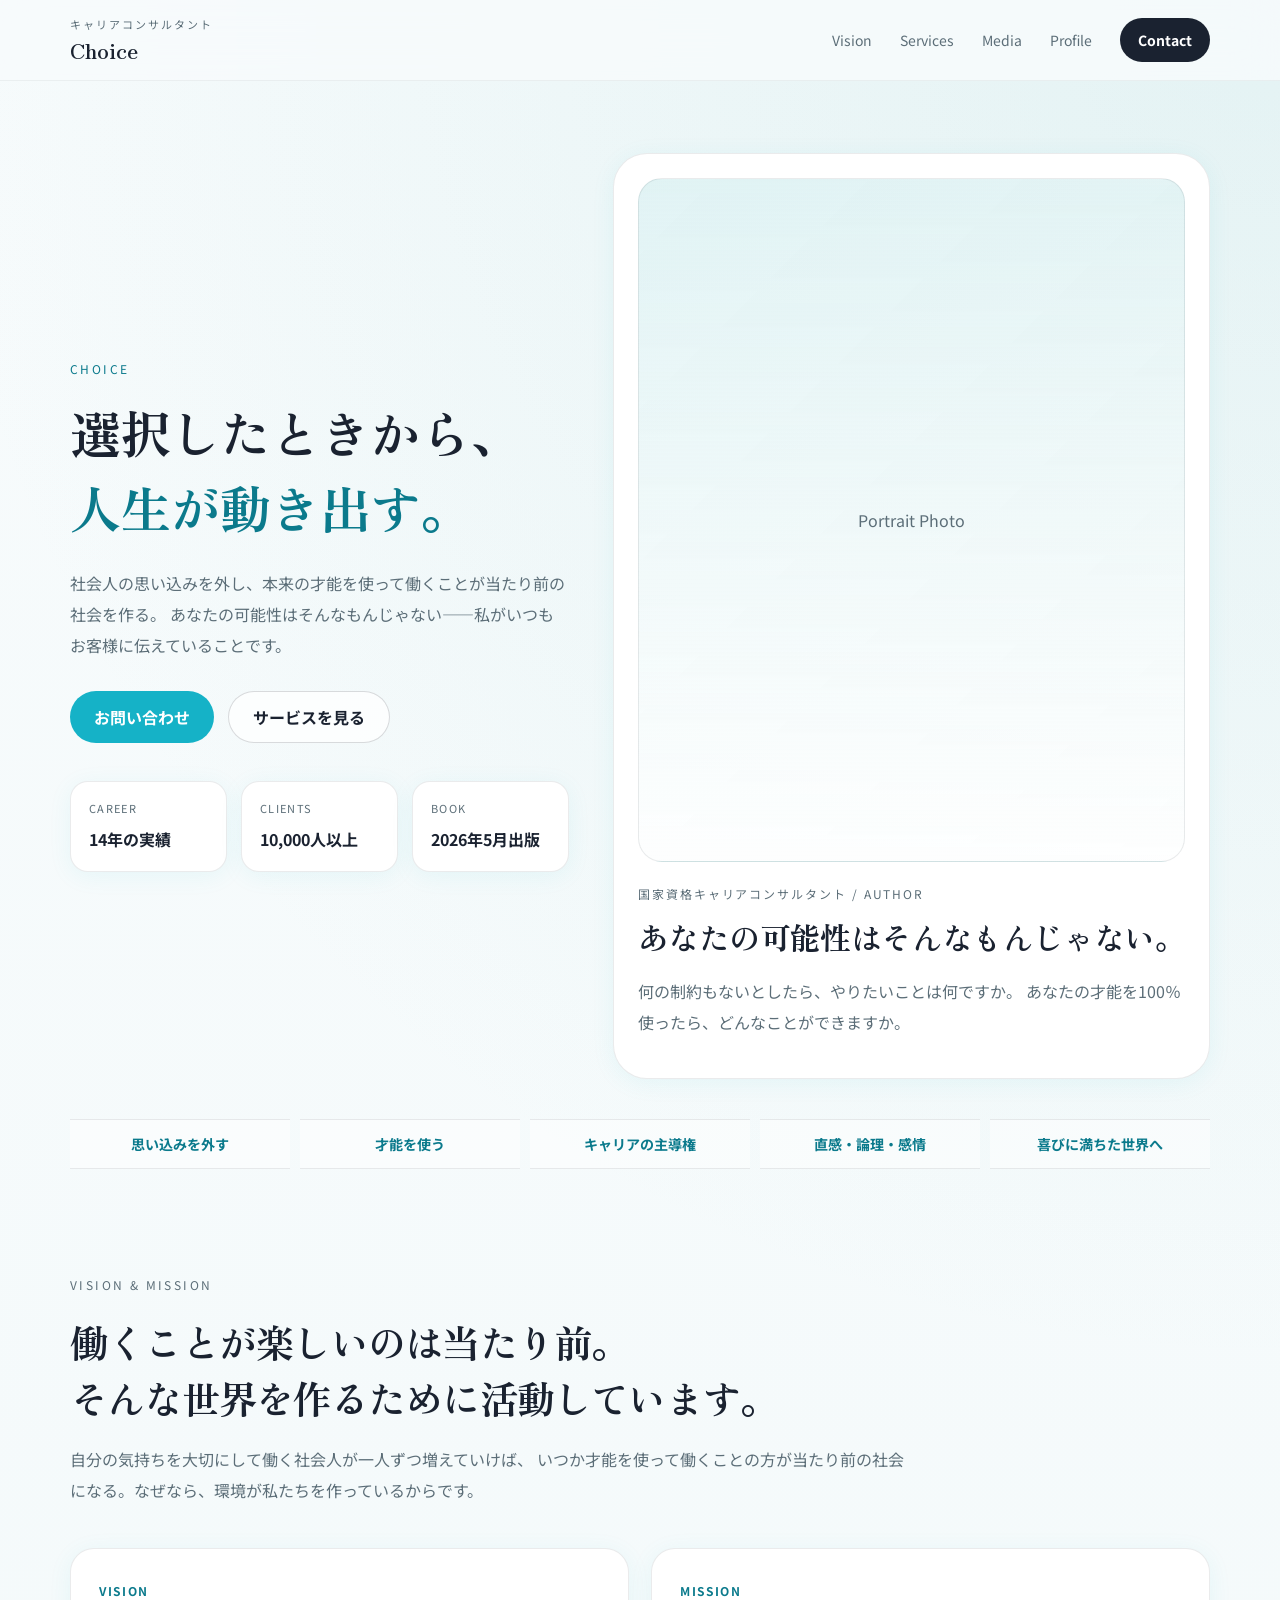
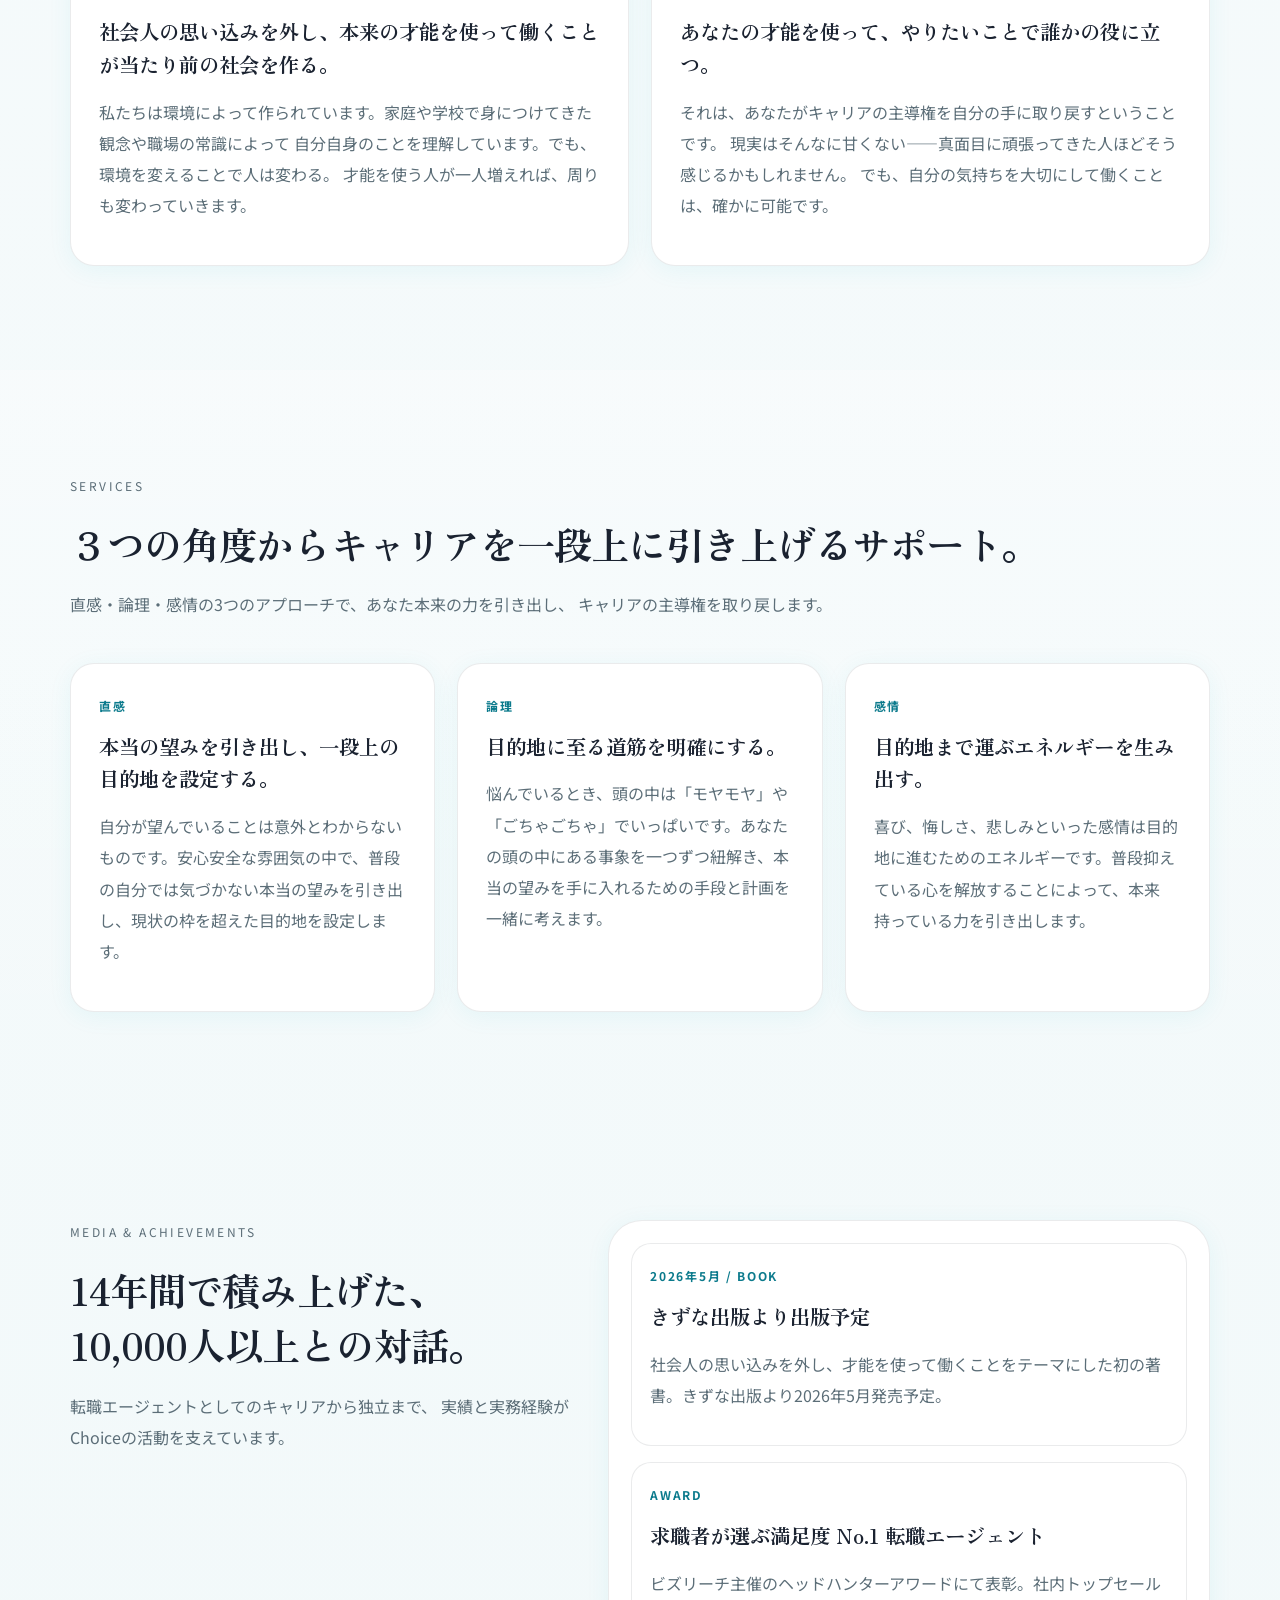
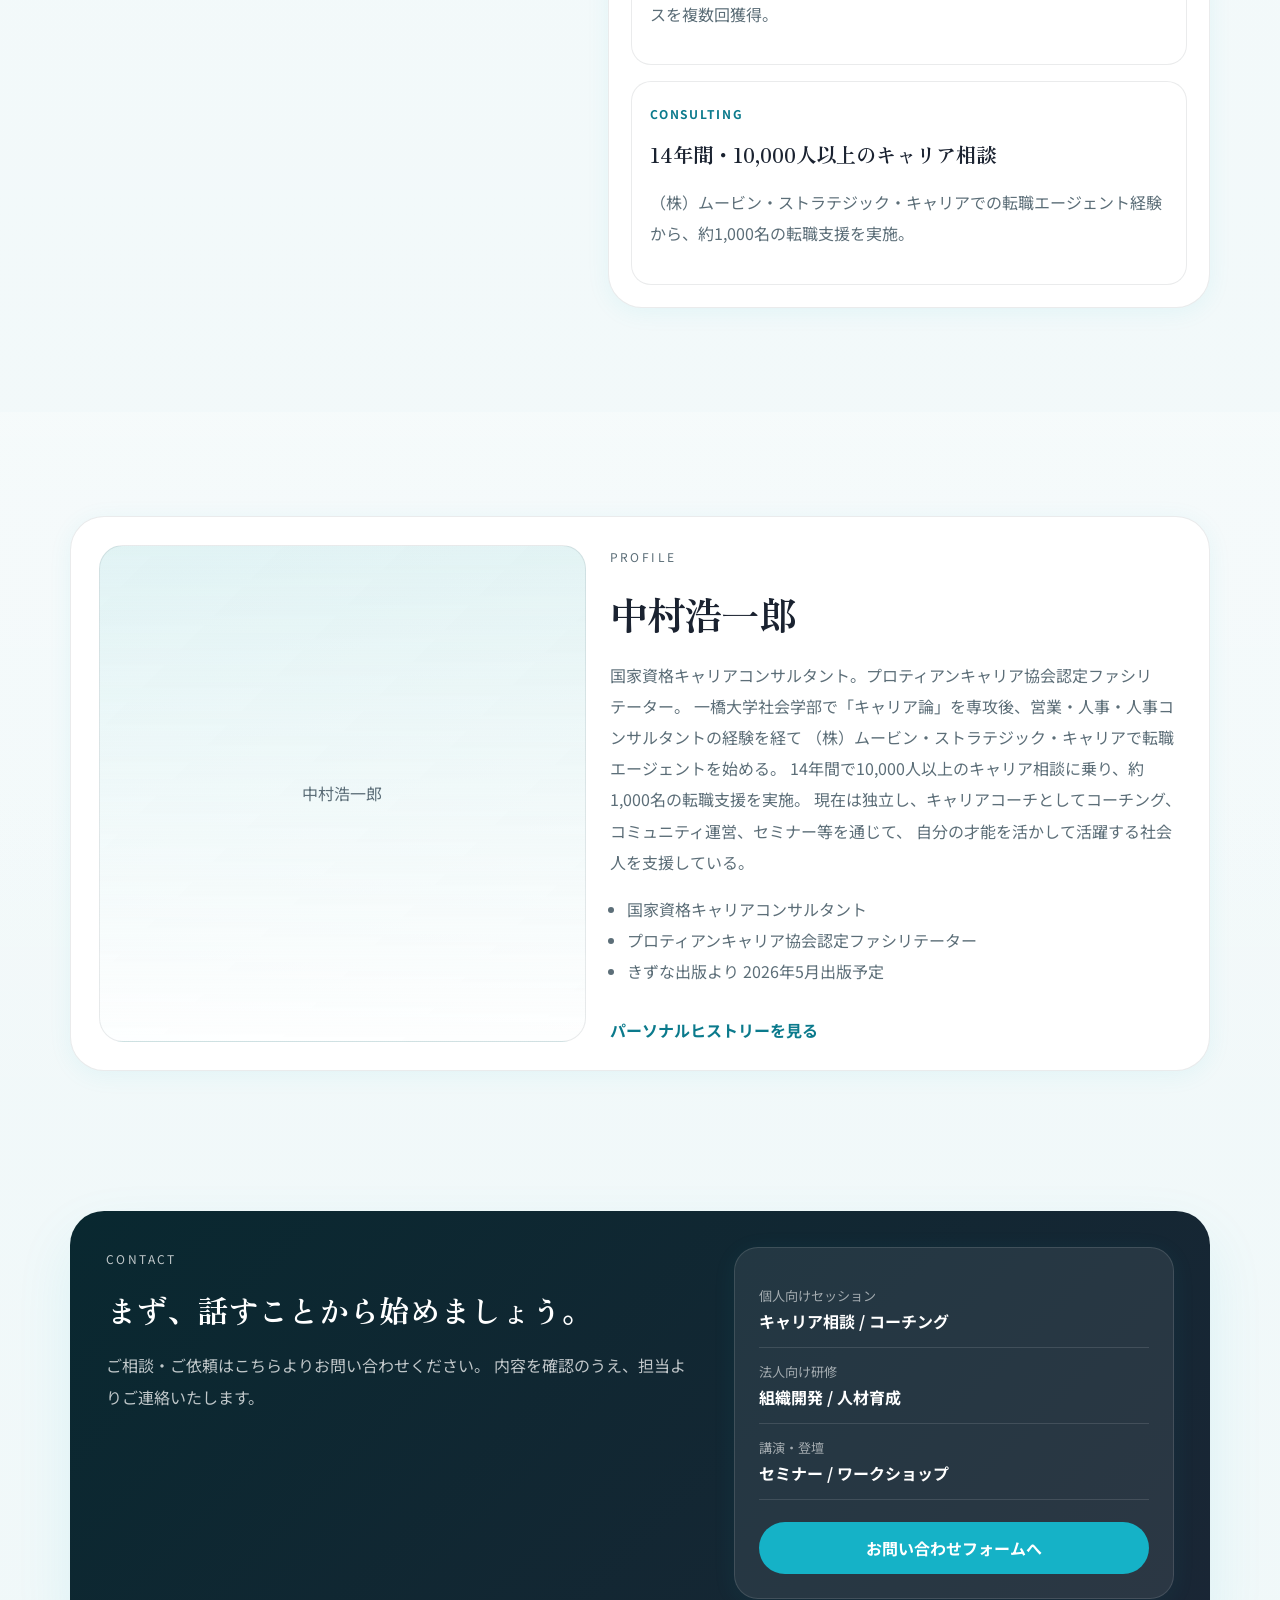
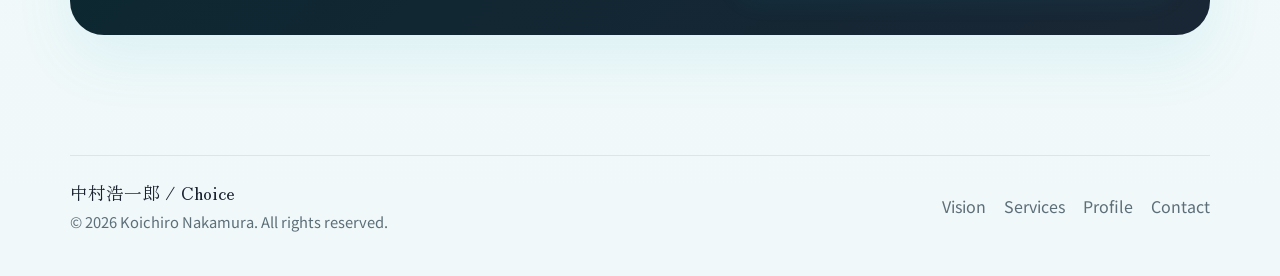
==== index.html @ ca072524 "Initial commit: Choice LP for 中村浩一郎 - ブランドカラー適用（#15B2C7 / #9FD4D5） - 全文言をWPサイト・実コンテンツに差し替え - アニメーション" ====
<!DOCTYPE html>
<html lang="ja">
<head>
  <meta charset="UTF-8">
  <meta name="viewport" content="width=device-width, initial-scale=1.0">
  <title>中村浩一郎 | Choice</title>
  <meta
    name="description"
    content="国家資格キャリアコンサルタント・中村浩一郎。14年間で10,000人以上のキャリア相談。社会人の思い込みを外し、本来の才能を使って働くことが当たり前の社会を作る。"
  >
  <link rel="preconnect" href="https://fonts.googleapis.com">
  <link rel="preconnect" href="https://fonts.gstatic.com" crossorigin>
  <link href="https://fonts.googleapis.com/css2?family=Zen+Old+Mincho:wght@500;700&family=Noto+Sans+JP:wght@400;500;700&display=swap" rel="stylesheet">
  <link rel="stylesheet" href="./styles.css">
</head>
<body>
  <header class="site-header">
    <div class="shell site-header__inner">
      <a class="brand" href="#top" aria-label="Home">
        <span class="brand__role">キャリアコンサルタント</span>
        <span class="brand__name">Choice</span>
      </a>
      <nav class="site-nav" aria-label="主要メニュー">
        <a href="#vision">Vision</a>
        <a href="#services">Services</a>
        <a href="#media">Media</a>
        <a href="#profile">Profile</a>
        <a href="#contact" class="site-nav__cta">Contact</a>
      </nav>
    </div>
  </header>

  <main id="top">
    <section class="hero">
      <div class="shell hero__grid">
        <div class="hero__copy reveal">
          <p class="eyebrow">Choice</p>
          <h1>
            選択したときから、
            <span>人生が動き出す。</span>
          </h1>
          <p class="hero__lead">
            社会人の思い込みを外し、本来の才能を使って働くことが当たり前の社会を作る。
            あなたの可能性はそんなもんじゃない——私がいつもお客様に伝えていることです。
          </p>
          <div class="hero__actions">
            <a href="#contact" class="button button--primary">お問い合わせ</a>
            <a href="#services" class="button button--ghost">サービスを見る</a>
          </div>
          <dl class="hero-metrics">
            <div>
              <dt>Career</dt>
              <dd>14年の実績</dd>
            </div>
            <div>
              <dt>Clients</dt>
              <dd>10,000人以上</dd>
            </div>
            <div>
              <dt>Book</dt>
              <dd>2026年5月出版</dd>
            </div>
          </dl>
        </div>

        <div class="hero__visual reveal reveal--delay">
          <div class="hero-card">
            <div class="hero-card__portrait">
              <div class="hero-card__portrait-frame">
                <span>Portrait Photo</span>
              </div>
            </div>
            <div class="hero-card__body">
              <p class="hero-card__label">国家資格キャリアコンサルタント / Author</p>
              <h2>あなたの可能性はそんなもんじゃない。</h2>
              <p>
                何の制約もないとしたら、やりたいことは何ですか。
                あなたの才能を100％使ったら、どんなことができますか。
              </p>
            </div>
          </div>
        </div>
      </div>
    </section>

    <section class="quote-band reveal">
      <div class="shell quote-band__inner">
        <p>思い込みを外す</p>
        <p>才能を使う</p>
        <p>キャリアの主導権</p>
        <p>直感・論理・感情</p>
        <p>喜びに満ちた世界へ</p>
      </div>
    </section>

    <section class="section" id="vision">
      <div class="shell">
        <div class="section-head reveal">
          <p class="eyebrow">Vision & Mission</p>
          <h2>働くことが楽しいのは当たり前。そんな世界を作るために活動しています。</h2>
          <p>
            自分の気持ちを大切にして働く社会人が一人ずつ増えていけば、
            いつか才能を使って働くことの方が当たり前の社会になる。なぜなら、環境が私たちを作っているからです。
          </p>
        </div>

        <div class="vision-grid">
          <article class="vision-card reveal">
            <span class="vision-card__label">Vision</span>
            <h3>社会人の思い込みを外し、本来の才能を使って働くことが当たり前の社会を作る。</h3>
            <p>
              私たちは環境によって作られています。家庭や学校で身につけてきた観念や職場の常識によって
              自分自身のことを理解しています。でも、環境を変えることで人は変わる。
              才能を使う人が一人増えれば、周りも変わっていきます。
            </p>
          </article>

          <article class="vision-card reveal reveal--delay">
            <span class="vision-card__label">Mission</span>
            <h3>あなたの才能を使って、やりたいことで誰かの役に立つ。</h3>
            <p>
              それは、あなたがキャリアの主導権を自分の手に取り戻すということです。
              現実はそんなに甘くない——真面目に頑張ってきた人ほどそう感じるかもしれません。
              でも、自分の気持ちを大切にして働くことは、確かに可能です。
            </p>
          </article>
        </div>
      </div>
    </section>

    <section class="section section--soft" id="services">
      <div class="shell">
        <div class="section-head reveal">
          <p class="eyebrow">Services</p>
          <h2>３つの角度からキャリアを一段上に引き上げるサポート。</h2>
          <p>
            直感・論理・感情の3つのアプローチで、あなた本来の力を引き出し、
            キャリアの主導権を取り戻します。
          </p>
        </div>

        <div class="services-grid">
          <article class="service-card reveal">
            <span class="service-card__no">直感</span>
            <h3>本当の望みを引き出し、一段上の目的地を設定する。</h3>
            <p>自分が望んでいることは意外とわからないものです。安心安全な雰囲気の中で、普段の自分では気づかない本当の望みを引き出し、現状の枠を超えた目的地を設定します。</p>
          </article>
          <article class="service-card reveal reveal--delay">
            <span class="service-card__no">論理</span>
            <h3>目的地に至る道筋を明確にする。</h3>
            <p>悩んでいるとき、頭の中は「モヤモヤ」や「ごちゃごちゃ」でいっぱいです。あなたの頭の中にある事象を一つずつ紐解き、本当の望みを手に入れるための手段と計画を一緒に考えます。</p>
          </article>
          <article class="service-card reveal reveal--delay-2">
            <span class="service-card__no">感情</span>
            <h3>目的地まで運ぶエネルギーを生み出す。</h3>
            <p>喜び、悔しさ、悲しみといった感情は目的地に進むためのエネルギーです。普段抑えている心を解放することによって、本来持っている力を引き出します。</p>
          </article>
        </div>
      </div>
    </section>

    <section class="section" id="media">
      <div class="shell media-layout">
        <div class="section-head reveal">
          <p class="eyebrow">Media & Achievements</p>
          <h2>14年間で積み上げた、10,000人以上との対話。</h2>
          <p>
            転職エージェントとしてのキャリアから独立まで、
            実績と実務経験がChoiceの活動を支えています。
          </p>
        </div>

        <div class="media-board reveal reveal--delay">
          <article class="media-item">
            <span class="media-item__meta">2026年5月 / Book</span>
            <h3>きずな出版より出版予定</h3>
            <p>社会人の思い込みを外し、才能を使って働くことをテーマにした初の著書。きずな出版より2026年5月発売予定。</p>
          </article>
          <article class="media-item">
            <span class="media-item__meta">Award</span>
            <h3>求職者が選ぶ満足度 No.1 転職エージェント</h3>
            <p>ビズリーチ主催のヘッドハンターアワードにて表彰。社内トップセールスを複数回獲得。</p>
          </article>
          <article class="media-item">
            <span class="media-item__meta">Consulting</span>
            <h3>14年間・10,000人以上のキャリア相談</h3>
            <p>（株）ムービン・ストラテジック・キャリアでの転職エージェント経験から、約1,000名の転職支援を実施。</p>
          </article>
        </div>
      </div>
    </section>

    <section class="section section--soft" id="profile">
      <div class="shell profile-layout">
        <div class="profile-card reveal">
          <div class="profile-card__image">
            <span>中村浩一郎</span>
          </div>
          <div class="profile-card__body">
            <p class="eyebrow">Profile</p>
            <h2>中村浩一郎</h2>
            <p>
              国家資格キャリアコンサルタント。プロティアンキャリア協会認定ファシリテーター。
              一橋大学社会学部で「キャリア論」を専攻後、営業・人事・人事コンサルタントの経験を経て
              （株）ムービン・ストラテジック・キャリアで転職エージェントを始める。
              14年間で10,000人以上のキャリア相談に乗り、約1,000名の転職支援を実施。
              現在は独立し、キャリアコーチとしてコーチング、コミュニティ運営、セミナー等を通じて、
              自分の才能を活かして活躍する社会人を支援している。
            </p>
            <ul class="profile-list">
              <li>国家資格キャリアコンサルタント</li>
              <li>プロティアンキャリア協会認定ファシリテーター</li>
              <li>きずな出版より 2026年5月出版予定</li>
            </ul>
            <a href="./story.html" class="text-link">パーソナルヒストリーを見る</a>
          </div>
        </div>
      </div>
    </section>

    <section class="section section--contact" id="contact">
      <div class="shell contact-layout reveal">
        <div class="contact-copy">
          <p class="eyebrow eyebrow--light">Contact</p>
          <h2>まず、話すことから始めましょう。</h2>
          <p>
            ご相談・ご依頼はこちらよりお問い合わせください。
            内容を確認のうえ、担当よりご連絡いたします。
          </p>
        </div>
        <div class="contact-card">
          <div class="contact-card__row">
            <span>個人向けセッション</span>
            <strong>キャリア相談 / コーチング</strong>
          </div>
          <div class="contact-card__row">
            <span>法人向け研修</span>
            <strong>組織開発 / 人材育成</strong>
          </div>
          <div class="contact-card__row">
            <span>講演・登壇</span>
            <strong>セミナー / ワークショップ</strong>
          </div>
          <a href="#" class="button button--accent">お問い合わせフォームへ</a>
        </div>
      </div>
    </section>
  </main>

  <footer class="site-footer">
    <div class="shell site-footer__inner">
      <div>
        <p class="site-footer__name">中村浩一郎 / Choice</p>
        <p class="site-footer__copy">© 2026 Koichiro Nakamura. All rights reserved.</p>
      </div>
      <div class="site-footer__links">
        <a href="#vision">Vision</a>
        <a href="#services">Services</a>
        <a href="#profile">Profile</a>
        <a href="#contact">Contact</a>
      </div>
    </div>
  </footer>

  <script src="./script.js"></script>
</body>
</html>
---- styles.css ----
:root {
  --bg: #f0f8f9;
  --bg-soft: #f7fbfc;
  --surface: rgba(255, 255, 255, 0.85);
  --surface-strong: #ffffff;
  --ink: #1a2230;
  --muted: #5c6e78;
  --line: rgba(26, 34, 48, 0.09);
  --line-strong: rgba(26, 34, 48, 0.16);
  --accent: #15B2C7;
  --accent-dark: #0b7a8c;
  --accent-soft: #d4eff1;
  --ring: #9FD4D5;
  --shadow: 0 24px 60px rgba(21, 178, 199, 0.09);
  --radius-xl: 34px;
  --radius-lg: 24px;
  --radius-md: 18px;
}

*,
*::before,
*::after {
  box-sizing: border-box;
}

html {
  scroll-behavior: smooth;
}

body {
  margin: 0;
  font-family: "Noto Sans JP", sans-serif;
  color: var(--ink);
  background:
    radial-gradient(circle at top right, rgba(159, 212, 213, 0.22), transparent 26%),
    linear-gradient(180deg, var(--bg-soft) 0%, var(--bg) 100%);
  line-break: strict;
  word-break: normal;
  overflow-wrap: normal;
}

/* body::before texture removed for performance */

a {
  color: inherit;
  text-decoration: none;
}

.shell {
  width: min(1140px, calc(100% - 40px));
  margin: 0 auto;
}

.site-header {
  position: sticky;
  top: 0;
  z-index: 100;
  background: rgba(247, 251, 252, 0.85);
  backdrop-filter: blur(20px);
  border-bottom: 1px solid rgba(31, 36, 48, 0.06);
}

.site-header__inner {
  min-height: 80px;
  display: flex;
  align-items: center;
  justify-content: space-between;
  gap: 24px;
}

.brand {
  display: inline-flex;
  flex-direction: column;
  gap: 2px;
}

.brand__role {
  font-size: 11px;
  letter-spacing: 0.18em;
  text-transform: uppercase;
  color: var(--muted);
}

.brand__name {
  font-family: "Zen Old Mincho", serif;
  font-size: 1.35rem;
  font-weight: 700;
}

.site-nav {
  display: flex;
  align-items: center;
  gap: 28px;
  color: var(--muted);
  font-size: 14px;
}

.site-nav__cta {
  padding: 12px 18px;
  border-radius: 999px;
  background: var(--ink);
  color: #fff;
  font-weight: 700;
}

.hero {
  padding: 72px 0 28px;
}

.hero__grid {
  display: grid;
  grid-template-columns: 1.05fr 0.95fr;
  gap: 44px;
  align-items: center;
}

.eyebrow {
  margin: 0 0 18px;
  font-size: 12px;
  letter-spacing: 0.2em;
  text-transform: uppercase;
  color: var(--accent-dark);
}

.eyebrow--light {
  color: rgba(255, 255, 255, 0.72);
}

.hero h1,
.section-head h2,
.profile-card h2,
.contact-copy h2,
.story-hero h1,
.story-item h2,
.hero-card h2 {
  margin: 0;
  font-family: "Zen Old Mincho", serif;
  font-weight: 700;
  line-height: 1.45;
  letter-spacing: -0.02em;
  word-break: keep-all;
  overflow-wrap: normal;
}

.hero h1 {
  font-size: clamp(2.35rem, 4vw, 4.2rem);
  max-width: 12.5ch;
}

.hero h1 span {
  display: block;
  color: var(--accent-dark);
}

.hero__lead,
.section-head p,
.vision-card p,
.service-card p,
.media-item p,
.profile-card p,
.contact-copy p,
.hero-card p,
.story-hero p,
.story-item p {
  color: var(--muted);
  line-height: 1.95;
}

.hero__lead {
  max-width: 44rem;
  margin: 24px 0 0;
  font-size: 1rem;
}

.hero__actions {
  display: flex;
  gap: 14px;
  flex-wrap: wrap;
  margin-top: 30px;
}

.button {
  display: inline-flex;
  align-items: center;
  justify-content: center;
  min-height: 52px;
  padding: 0 24px;
  border-radius: 999px;
  font-weight: 700;
  transition: transform 0.2s ease, opacity 0.2s ease;
}

.button:hover {
  transform: translateY(-2px);
}

.button--primary,
.button--accent {
  background: var(--accent);
  color: #fff;
}

.button--ghost {
  background: rgba(255, 255, 255, 0.72);
  border: 1px solid var(--line-strong);
}

.hero-metrics {
  display: grid;
  grid-template-columns: repeat(3, minmax(0, 1fr));
  gap: 14px;
  margin: 38px 0 0;
}

.hero-metrics div,
.hero-card,
.vision-card,
.service-card,
.media-board,
.profile-card,
.contact-card,
.story-item {
  background: var(--surface-strong);
  border: 1px solid var(--line);
  box-shadow: 0 4px 24px rgba(21, 178, 199, 0.07);
}

.hero-metrics div {
  padding: 18px;
  border-radius: var(--radius-md);
}

.hero-metrics dt {
  font-size: 11px;
  letter-spacing: 0.12em;
  text-transform: uppercase;
  color: var(--muted);
  margin-bottom: 10px;
}

.hero-metrics dd {
  margin: 0;
  font-size: 1rem;
  font-weight: 700;
  line-height: 1.65;
  color: var(--ink);
}

.hero-card {
  padding: 24px;
  border-radius: var(--radius-xl);
}

.hero-card__portrait-frame {
  aspect-ratio: 4 / 5;
  border-radius: 24px;
  background:
    linear-gradient(180deg, rgba(159, 212, 213, 0.18), rgba(255, 255, 255, 0.84)),
    linear-gradient(135deg, rgba(21, 178, 199, 0.07), rgba(159, 212, 213, 0.1));
  display: flex;
  align-items: center;
  justify-content: center;
  color: var(--muted);
  border: 1px solid var(--line);
}

.hero-card__body {
  margin-top: 20px;
}

.hero-card__label {
  margin: 0 0 10px;
  font-size: 12px;
  letter-spacing: 0.16em;
  text-transform: uppercase;
  color: var(--accent-dark);
}

.hero-card h2 {
  font-size: clamp(1.5rem, 2.4vw, 2.2rem);
}

.quote-band {
  padding: 12px 0 0;
}

.quote-band__inner {
  display: grid;
  grid-template-columns: repeat(5, minmax(0, 1fr));
  gap: 10px;
}

.quote-band__inner p {
  margin: 0;
  padding: 14px 12px;
  text-align: center;
  font-size: 0.88rem;
  font-weight: 700;
  color: var(--accent-dark);
  background: rgba(255, 255, 255, 0.5);
  border-top: 1px solid var(--line);
  border-bottom: 1px solid var(--line);
}

.section {
  padding: 104px 0;
}

.section--soft {
  background: linear-gradient(180deg, rgba(255, 255, 255, 0.28), rgba(255, 255, 255, 0));
}

.section--contact {
  padding-top: 36px;
  padding-bottom: 120px;
}

.section-head {
  max-width: 840px;
  margin-bottom: 42px;
}

.section-head h2,
.contact-copy h2,
.story-hero h1,
.profile-card h2 {
  font-size: clamp(1.9rem, 3vw, 3rem);
  margin-bottom: 18px;
  max-width: 15ch;
}

.contact-copy h2 {
  max-width: none;
  word-break: auto-phrase;
  overflow-wrap: break-word;
  font-size: clamp(1.6rem, 2.4vw, 2.4rem);
}

.vision-grid,
.services-grid {
  display: grid;
  grid-template-columns: repeat(2, minmax(0, 1fr));
  gap: 22px;
}

.services-grid {
  grid-template-columns: repeat(3, minmax(0, 1fr));
}

.vision-card,
.service-card {
  padding: 28px;
  border-radius: var(--radius-lg);
}

.vision-card__label,
.service-card__no,
.media-item__meta {
  display: inline-flex;
  margin-bottom: 16px;
  color: var(--accent-dark);
  font-size: 12px;
  letter-spacing: 0.14em;
  text-transform: uppercase;
  font-weight: 700;
}

.vision-card h3,
.service-card h3,
.media-item h3 {
  margin: 0 0 12px;
  font-family: "Zen Old Mincho", serif;
  font-size: 1.28rem;
  line-height: 1.6;
}

.media-layout {
  display: grid;
  grid-template-columns: 0.92fr 1.08fr;
  gap: 26px;
  align-items: start;
}

.media-board {
  padding: 22px;
  border-radius: var(--radius-xl);
  display: grid;
  gap: 16px;
}

.media-item {
  padding: 18px;
  border-radius: 20px;
  background: rgba(255, 255, 255, 0.72);
  border: 1px solid var(--line);
}

.profile-layout {
  display: block;
}

.profile-card {
  display: grid;
  grid-template-columns: 0.92fr 1.08fr;
  gap: 24px;
  padding: 28px;
  border-radius: var(--radius-xl);
}

.profile-card__image {
  min-height: 380px;
  border-radius: 24px;
  background:
    linear-gradient(180deg, rgba(159, 212, 213, 0.18), rgba(255, 255, 255, 0.86)),
    linear-gradient(135deg, rgba(21, 178, 199, 0.07), rgba(159, 212, 213, 0.1));
  display: flex;
  align-items: center;
  justify-content: center;
  color: var(--muted);
  border: 1px solid var(--line);
}

.profile-list {
  padding-left: 1.1rem;
  color: var(--muted);
  line-height: 1.95;
}

.text-link {
  display: inline-flex;
  margin-top: 14px;
  color: var(--accent-dark);
  font-weight: 700;
}

.contact-layout {
  display: grid;
  grid-template-columns: 1.15fr 0.85fr;
  gap: 32px;
  align-items: stretch;
  padding: 36px;
  border-radius: var(--radius-xl);
  background: linear-gradient(135deg, #092830 0%, #1a2635 100%);
  box-shadow: var(--shadow);
  overflow: hidden;
}

.contact-copy {
  color: #fff;
  min-width: 0;
}

.contact-copy p {
  color: rgba(255, 255, 255, 0.74);
}

.contact-card {
  padding: 24px;
  border-radius: 24px;
  background: rgba(255, 255, 255, 0.08);
  border: 1px solid rgba(255, 255, 255, 0.12);
}

.contact-card__row {
  display: grid;
  gap: 4px;
  padding: 14px 0;
  border-bottom: 1px solid rgba(255, 255, 255, 0.12);
  color: #fff;
}

.contact-card__row span {
  color: rgba(255, 255, 255, 0.58);
  font-size: 0.82rem;
}

.contact-card .button {
  width: 100%;
  margin-top: 22px;
}

.site-footer {
  padding: 0 0 44px;
}

.site-footer__inner {
  display: flex;
  align-items: center;
  justify-content: space-between;
  gap: 24px;
  padding-top: 24px;
  border-top: 1px solid var(--line);
}

.site-footer__name {
  margin: 0;
  font-family: "Zen Old Mincho", serif;
  font-size: 1.1rem;
}

.site-footer__copy {
  margin: 6px 0 0;
  color: var(--muted);
  font-size: 0.92rem;
}

.site-footer__links {
  display: flex;
  gap: 18px;
  color: var(--muted);
}

.story-page .site-header {
  position: sticky;
}

.story-hero {
  padding: 82px 0 28px;
}

.story-hero__inner {
  max-width: 780px;
}

.story-timeline {
  display: grid;
  gap: 22px;
}

.story-item {
  display: grid;
  grid-template-columns: 180px 1fr;
  gap: 22px;
  padding: 28px;
  border-radius: var(--radius-lg);
}

.story-item__year {
  color: var(--accent-dark);
  font-family: "Zen Old Mincho", serif;
  font-size: 1.15rem;
}

.reveal {
  opacity: 0;
  transform: translateY(22px);
  transition: opacity 0.7s ease, transform 0.7s ease;
}

.reveal.is-visible {
  opacity: 1;
  transform: translateY(0);
}

.reveal--delay {
  transition-delay: 0.08s;
}

.reveal--delay-2 {
  transition-delay: 0.16s;
}

@media (prefers-reduced-motion: reduce) {
  html {
    scroll-behavior: auto;
  }

  .reveal,
  .reveal.is-visible {
    opacity: 1;
    transform: none;
    transition: none;
  }
}

@media (max-width: 1024px) {
  .hero__grid,
  .media-layout,
  .profile-card,
  .contact-layout {
    grid-template-columns: 1fr;
  }

  .services-grid {
    grid-template-columns: 1fr 1fr;
  }
}

@media (max-width: 820px) {
  .shell {
    width: min(100% - 24px, 1140px);
  }

  .site-nav {
    display: none;
  }

  .hero {
    padding-top: 40px;
  }

  .hero h1,
  .section-head h2,
  .contact-copy h2,
  .story-hero h1,
  .profile-card h2 {
    max-width: none;
  }

  .quote-band__inner,
  .hero-metrics,
  .vision-grid,
  .services-grid {
    grid-template-columns: 1fr;
  }

  .story-item {
    grid-template-columns: 1fr;
  }

  .section {
    padding: 82px 0;
  }

  .site-footer__inner {
    flex-direction: column;
    align-items: flex-start;
  }
}

@media (max-width: 560px) {
  .hero h1 {
    font-size: clamp(2rem, 9vw, 2.8rem);
    line-height: 1.55;
  }

  .section-head h2,
  .contact-copy h2,
  .story-hero h1,
  .profile-card h2 {
    font-size: clamp(1.7rem, 7vw, 2.2rem);
    line-height: 1.55;
  }

  .hero-card,
  .vision-card,
  .service-card,
  .media-board,
  .profile-card,
  .contact-layout,
  .story-item {
    padding: 22px;
  }
}
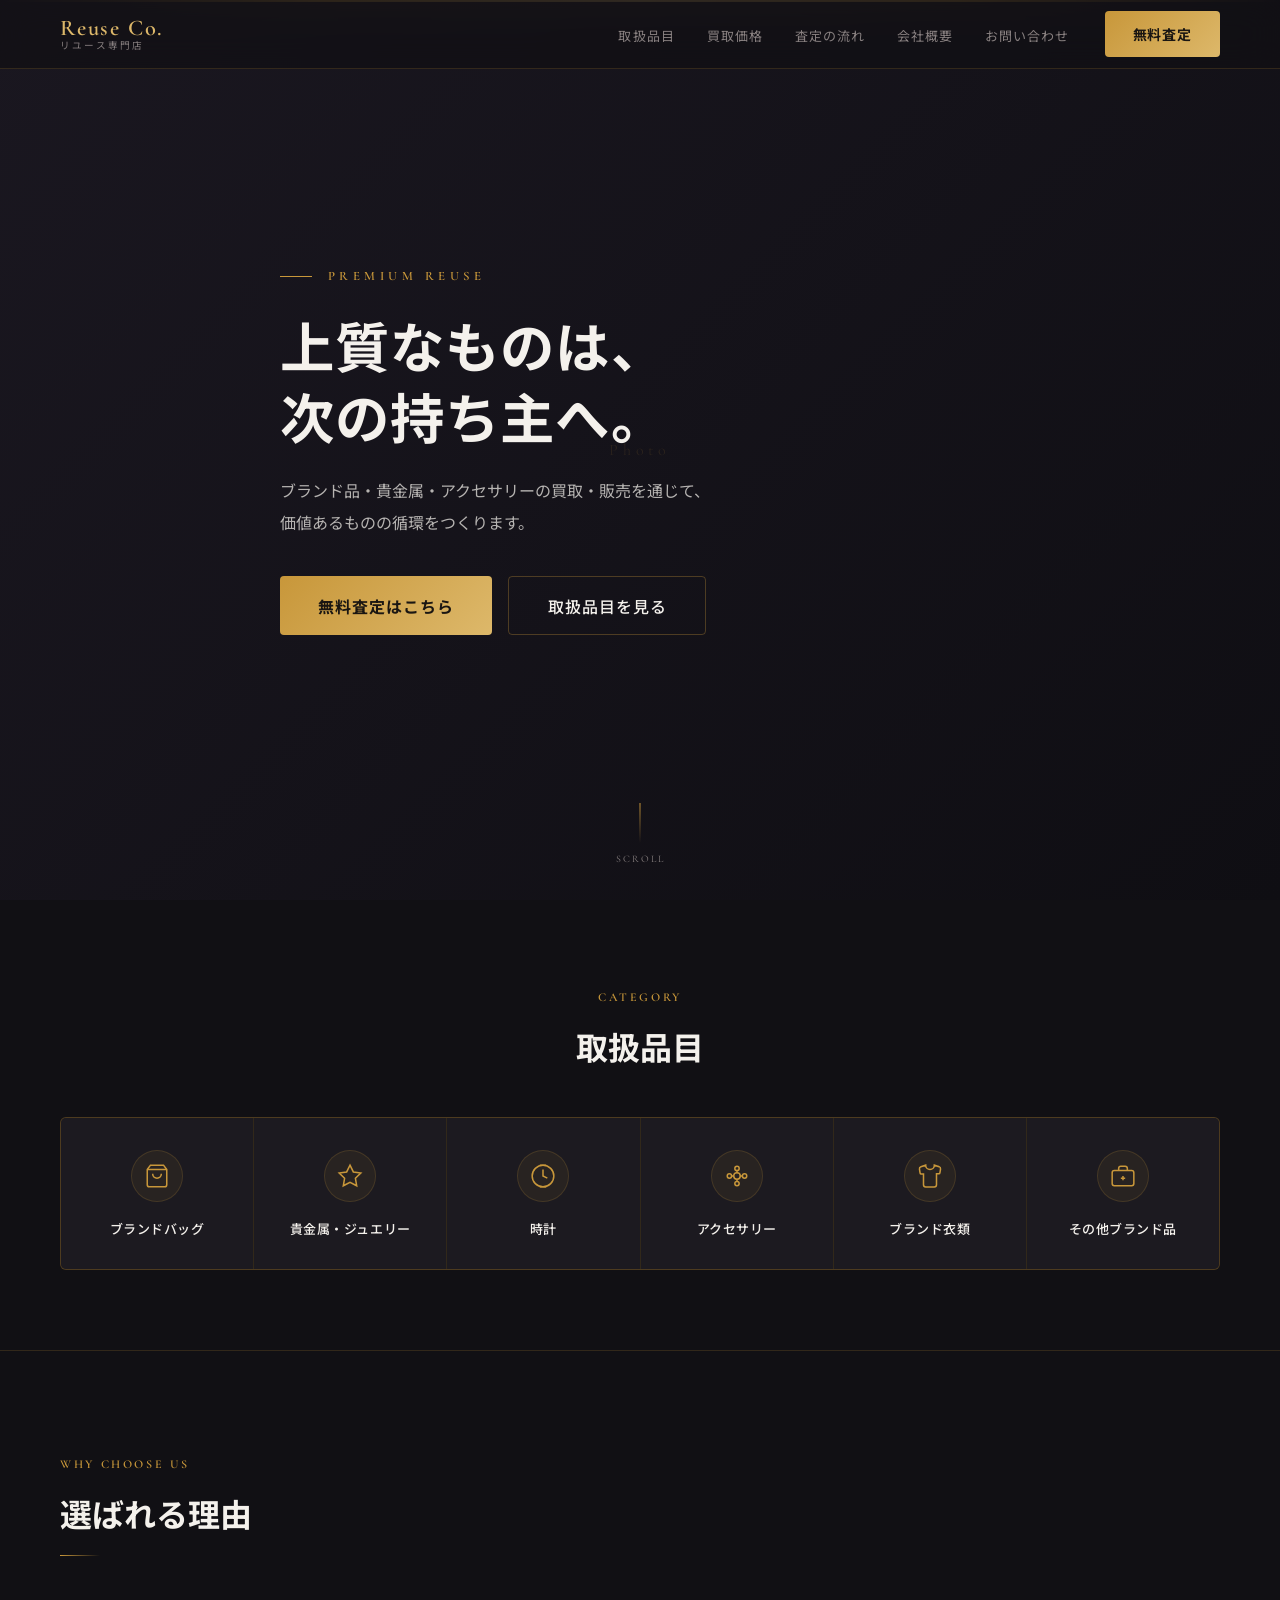
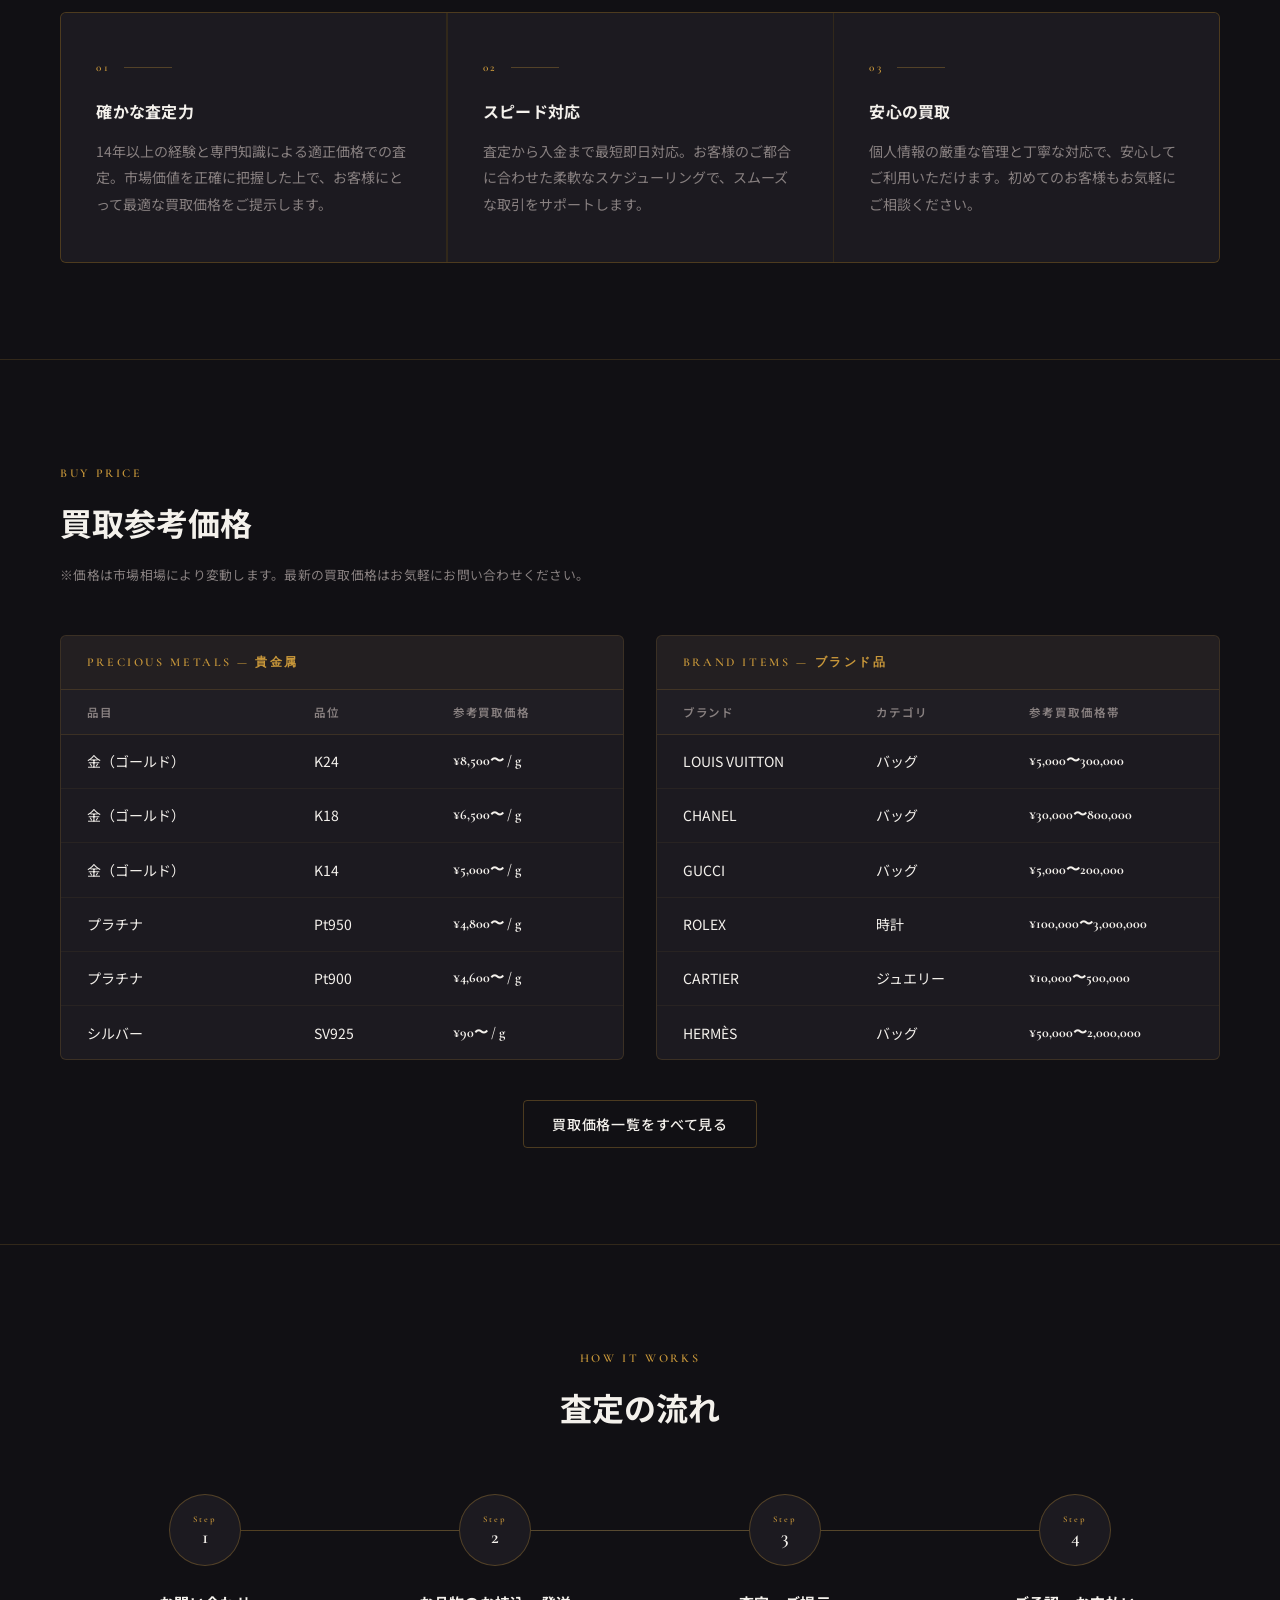
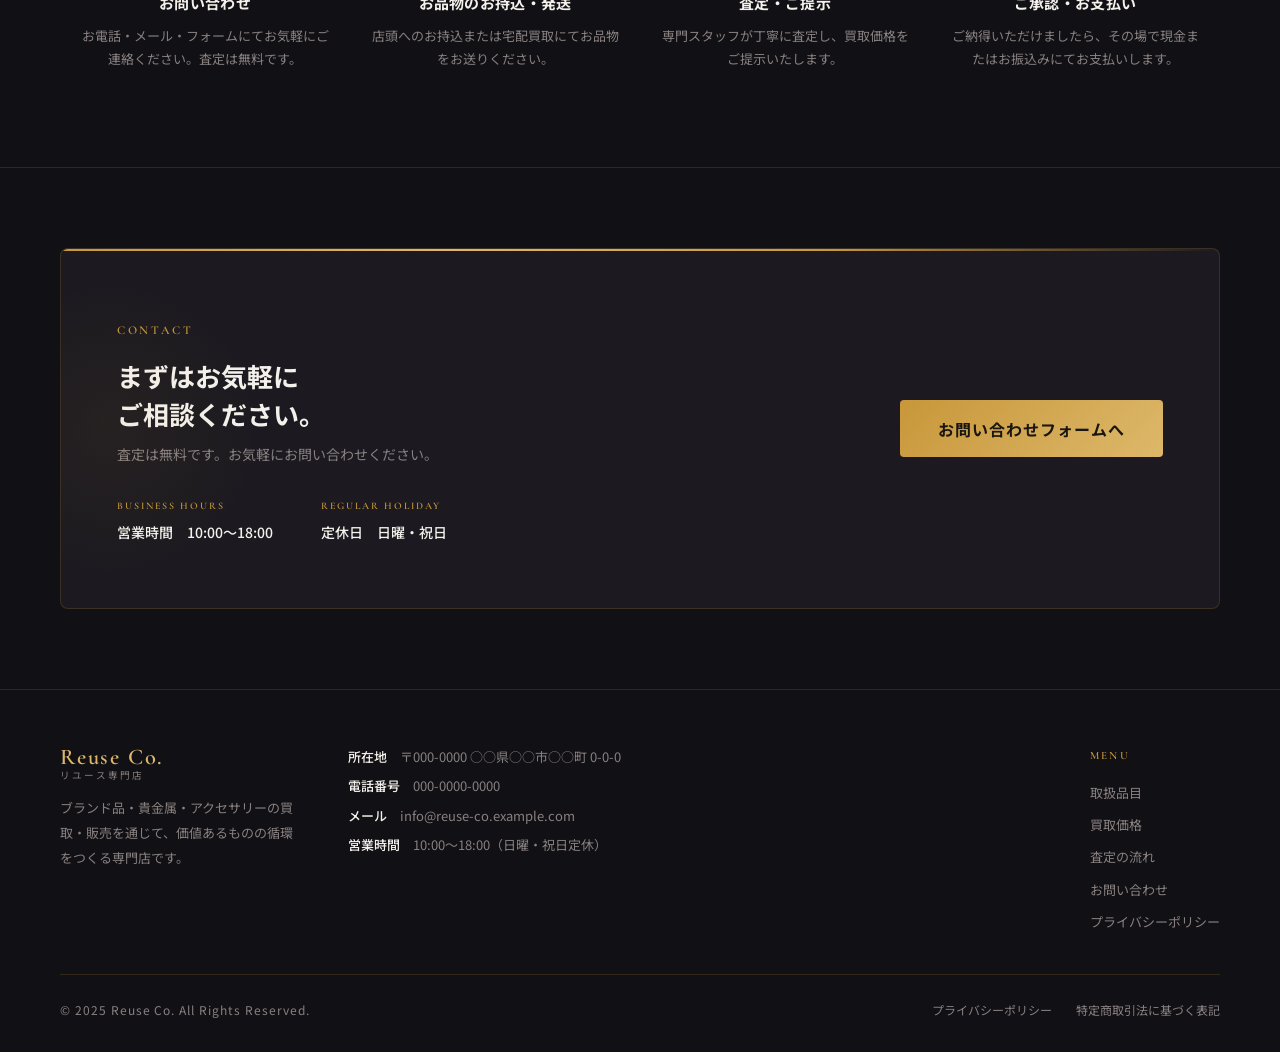
==== commit ea26178a: "Add reuse business website prototype - index.html: TOP page with price preview section - price.html:" ====
--- a/index.html
+++ b/index.html
@@ -3,265 +3,422 @@
 <head>
   <meta charset="UTF-8">
   <meta name="viewport" content="width=device-width, initial-scale=1.0">
-  <title>中村浩一郎 | Choice</title>
-  <meta
-    name="description"
-    content="国家資格キャリアコンサルタント・中村浩一郎。14年間で10,000人以上のキャリア相談。社会人の思い込みを外し、本来の才能を使って働くことが当たり前の社会を作る。"
-  >
+  <title>Reuse Co. | ブランド品・貴金属・アクセサリー買取</title>
+  <meta name="description" content="ブランドバッグ・貴金属・時計・アクセサリーの高価買取。14年以上の経験と専門知識による適正価格での査定。査定無料・即日対応。">
+  <link rel="stylesheet" href="styles.css">
   <link rel="preconnect" href="https://fonts.googleapis.com">
   <link rel="preconnect" href="https://fonts.gstatic.com" crossorigin>
-  <link href="https://fonts.googleapis.com/css2?family=Zen+Old+Mincho:wght@500;700&family=Noto+Sans+JP:wght@400;500;700&display=swap" rel="stylesheet">
-  <link rel="stylesheet" href="./styles.css">
+  <link href="https://fonts.googleapis.com/css2?family=Cormorant+Garamond:wght@400;600&family=Noto+Sans+JP:wght@400;500;700&display=swap" rel="stylesheet">
 </head>
 <body>
-  <header class="site-header">
-    <div class="shell site-header__inner">
-      <a class="brand" href="#top" aria-label="Home">
-        <span class="brand__role">キャリアコンサルタント</span>
-        <span class="brand__name">Choice</span>
+
+  <!-- =========================================
+       1. HEADER
+       ========================================= -->
+  <header class="site-header" id="site-header">
+    <div class="container header-inner">
+
+      <a href="#" class="logo" aria-label="Reuse Co. トップへ">
+        <span class="logo-en">Reuse Co.</span>
+        <span class="logo-ja">リユース専門店</span>
       </a>
-      <nav class="site-nav" aria-label="主要メニュー">
-        <a href="#vision">Vision</a>
-        <a href="#services">Services</a>
-        <a href="#media">Media</a>
-        <a href="#profile">Profile</a>
-        <a href="#contact" class="site-nav__cta">Contact</a>
+
+      <nav class="site-nav" aria-label="メインナビゲーション">
+        <ul class="nav-links">
+          <li><a href="#items">取扱品目</a></li>
+          <li><a href="price.html">買取価格</a></li>
+          <li><a href="#flow">査定の流れ</a></li>
+          <li><a href="#about">会社概要</a></li>
+          <li><a href="contact.html">お問い合わせ</a></li>
+        </ul>
+        <a href="contact.html" class="btn btn-gold header-cta">無料査定</a>
       </nav>
+
+      <button class="hamburger" id="hamburger" aria-label="メニューを開く" aria-expanded="false">
+        <span></span>
+        <span></span>
+        <span></span>
+      </button>
     </div>
   </header>
 
-  <main id="top">
-    <section class="hero">
-      <div class="shell hero__grid">
-        <div class="hero__copy reveal">
-          <p class="eyebrow">Choice</p>
-          <h1>
-            選択したときから、
-            <span>人生が動き出す。</span>
-          </h1>
-          <p class="hero__lead">
-            社会人の思い込みを外し、本来の才能を使って働くことが当たり前の社会を作る。
-            あなたの可能性はそんなもんじゃない——私がいつもお客様に伝えていることです。
+  <!-- Mobile Nav -->
+  <nav class="mobile-nav" id="mobile-nav" aria-label="モバイルナビゲーション">
+    <a href="#items"        onclick="closeMobileNav()">取扱品目</a>
+    <a href="price.html"   onclick="closeMobileNav()">買取価格</a>
+    <a href="#flow"        onclick="closeMobileNav()">査定の流れ</a>
+    <a href="#about"       onclick="closeMobileNav()">会社概要</a>
+    <a href="contact.html" onclick="closeMobileNav()">お問い合わせ</a>
+    <a href="contact.html" class="btn btn-gold" onclick="closeMobileNav()">無料査定</a>
+  </nav>
+
+
+  <main>
+    <!-- =========================================
+         2. HERO
+         ========================================= -->
+    <section class="hero" id="hero" aria-label="メインビジュアル">
+      <div class="hero-bg" role="img" aria-label="Photo placeholder — ブランド品のイメージ写真（後で差し替え）"></div>
+
+      <div class="container hero-content">
+        <p class="hero-eyebrow reveal">Premium Reuse</p>
+
+        <h1 class="hero-title reveal reveal-delay-1">
+          上質なものは、<br>次の持ち主へ。
+        </h1>
+
+        <p class="hero-lead reveal reveal-delay-2">
+          ブランド品・貴金属・アクセサリーの買取・販売を通じて、<br>
+          価値あるものの循環をつくります。
+        </p>
+
+        <div class="hero-actions reveal reveal-delay-3">
+          <a href="#contact" class="btn btn-gold btn-lg">無料査定はこちら</a>
+          <a href="#items"   class="btn btn-outline btn-lg">取扱品目を見る</a>
+        </div>
+      </div>
+
+      <div class="hero-scroll" aria-hidden="true">
+        <div class="scroll-line"></div>
+        <span>Scroll</span>
+      </div>
+    </section>
+
+
+    <!-- =========================================
+         3. ITEMS BAND
+         ========================================= -->
+    <section class="items-section" id="items">
+      <div class="container">
+
+        <div class="items-header reveal">
+          <span class="section-label">Category</span>
+          <h2 class="section-title">取扱品目</h2>
+        </div>
+
+        <div class="items-grid">
+
+          <!-- ブランドバッグ -->
+          <div class="item-card reveal reveal-delay-1">
+            <div class="item-icon" aria-hidden="true">
+              <svg viewBox="0 0 24 24" xmlns="http://www.w3.org/2000/svg">
+                <path d="M6 2L3 6v14a2 2 0 002 2h14a2 2 0 002-2V6l-3-4z"/>
+                <line x1="3" y1="6" x2="21" y2="6"/>
+                <path d="M16 10a4 4 0 01-8 0"/>
+              </svg>
+            </div>
+            <span class="item-name">ブランドバッグ</span>
+          </div>
+
+          <!-- 貴金属・ジュエリー -->
+          <div class="item-card reveal reveal-delay-2">
+            <div class="item-icon" aria-hidden="true">
+              <svg viewBox="0 0 24 24" xmlns="http://www.w3.org/2000/svg">
+                <polygon points="12 2 15.09 8.26 22 9.27 17 14.14 18.18 21.02 12 17.77 5.82 21.02 7 14.14 2 9.27 8.91 8.26 12 2"/>
+              </svg>
+            </div>
+            <span class="item-name">貴金属・ジュエリー</span>
+          </div>
+
+          <!-- 時計 -->
+          <div class="item-card reveal reveal-delay-3">
+            <div class="item-icon" aria-hidden="true">
+              <svg viewBox="0 0 24 24" xmlns="http://www.w3.org/2000/svg">
+                <circle cx="12" cy="12" r="10"/>
+                <polyline points="12 6 12 12 16 14"/>
+                <line x1="9" y1="2" x2="15" y2="2"/>
+                <line x1="9" y1="22" x2="15" y2="22"/>
+              </svg>
+            </div>
+            <span class="item-name">時計</span>
+          </div>
+
+          <!-- アクセサリー -->
+          <div class="item-card reveal reveal-delay-1">
+            <div class="item-icon" aria-hidden="true">
+              <svg viewBox="0 0 24 24" xmlns="http://www.w3.org/2000/svg">
+                <circle cx="12" cy="12" r="3"/>
+                <circle cx="12" cy="5"  r="2"/>
+                <circle cx="12" cy="19" r="2"/>
+                <circle cx="5"  cy="12" r="2"/>
+                <circle cx="19" cy="12" r="2"/>
+                <line x1="12" y1="7" x2="12" y2="9"/>
+                <line x1="12" y1="15" x2="12" y2="17"/>
+                <line x1="7" y1="12" x2="9" y2="12"/>
+                <line x1="15" y1="12" x2="17" y2="12"/>
+              </svg>
+            </div>
+            <span class="item-name">アクセサリー</span>
+          </div>
+
+          <!-- ブランド衣類 -->
+          <div class="item-card reveal reveal-delay-2">
+            <div class="item-icon" aria-hidden="true">
+              <svg viewBox="0 0 24 24" xmlns="http://www.w3.org/2000/svg">
+                <path d="M20.38 3.46L16 2a4 4 0 01-8 0L3.62 3.46a2 2 0 00-1.34 2.23l.58 3.57a1 1 0 00.99.84H6v10c0 1.1.9 2 2 2h8a2 2 0 002-2V10h2.15a1 1 0 00.99-.84l.58-3.57a2 2 0 00-1.34-2.23z"/>
+              </svg>
+            </div>
+            <span class="item-name">ブランド衣類</span>
+          </div>
+
+          <!-- その他ブランド品 -->
+          <div class="item-card reveal reveal-delay-3">
+            <div class="item-icon" aria-hidden="true">
+              <svg viewBox="0 0 24 24" xmlns="http://www.w3.org/2000/svg">
+                <rect x="2" y="7" width="20" height="14" rx="2"/>
+                <path d="M16 7V5a2 2 0 00-2-2h-4a2 2 0 00-2 2v2"/>
+                <line x1="12" y1="12" x2="12" y2="16"/>
+                <line x1="10" y1="14" x2="14" y2="14"/>
+              </svg>
+            </div>
+            <span class="item-name">その他ブランド品</span>
+          </div>
+
+        </div>
+      </div>
+    </section>
+
+
+    <!-- =========================================
+         4. REASONS
+         ========================================= -->
+    <section class="reasons-section" id="reasons">
+      <div class="container">
+
+        <div class="reasons-header reveal">
+          <span class="section-label">Why Choose Us</span>
+          <h2 class="section-title">選ばれる理由</h2>
+          <div class="divider"></div>
+        </div>
+
+        <div class="reasons-grid">
+
+          <div class="reason-card reveal reveal-delay-1">
+            <div class="reason-number">01</div>
+            <h3 class="reason-title">確かな査定力</h3>
+            <p class="reason-text">
+              14年以上の経験と専門知識による適正価格での査定。市場価値を正確に把握した上で、お客様にとって最適な買取価格をご提示します。
+            </p>
+          </div>
+
+          <div class="reason-card reveal reveal-delay-2">
+            <div class="reason-number">02</div>
+            <h3 class="reason-title">スピード対応</h3>
+            <p class="reason-text">
+              査定から入金まで最短即日対応。お客様のご都合に合わせた柔軟なスケジューリングで、スムーズな取引をサポートします。
+            </p>
+          </div>
+
+          <div class="reason-card reveal reveal-delay-3">
+            <div class="reason-number">03</div>
+            <h3 class="reason-title">安心の買取</h3>
+            <p class="reason-text">
+              個人情報の厳重な管理と丁寧な対応で、安心してご利用いただけます。初めてのお客様もお気軽にご相談ください。
+            </p>
+          </div>
+
+        </div>
+      </div>
+    </section>
+
+
+    <!-- =========================================
+         5. PRICE PREVIEW
+         ========================================= -->
+    <section class="price-section" id="price">
+      <div class="container">
+
+        <div class="price-header reveal">
+          <span class="section-label">Buy Price</span>
+          <h2 class="section-title">買取参考価格</h2>
+          <p class="price-note">※価格は市場相場により変動します。最新の買取価格はお気軽にお問い合わせください。</p>
+        </div>
+
+        <div class="price-tables reveal">
+
+          <!-- 貴金属 -->
+          <div class="price-table-wrap">
+            <h3>Precious Metals — 貴金属</h3>
+            <table class="price-table">
+              <thead>
+                <tr><th>品目</th><th>品位</th><th>参考買取価格</th></tr>
+              </thead>
+              <tbody>
+                <tr><td>金（ゴールド）</td><td>K24</td><td class="price-val">¥8,500〜 / g</td></tr>
+                <tr><td>金（ゴールド）</td><td>K18</td><td class="price-val">¥6,500〜 / g</td></tr>
+                <tr><td>金（ゴールド）</td><td>K14</td><td class="price-val">¥5,000〜 / g</td></tr>
+                <tr><td>プラチナ</td><td>Pt950</td><td class="price-val">¥4,800〜 / g</td></tr>
+                <tr><td>プラチナ</td><td>Pt900</td><td class="price-val">¥4,600〜 / g</td></tr>
+                <tr><td>シルバー</td><td>SV925</td><td class="price-val">¥90〜 / g</td></tr>
+              </tbody>
+            </table>
+          </div>
+
+          <!-- ブランド品 -->
+          <div class="price-table-wrap">
+            <h3>Brand Items — ブランド品</h3>
+            <table class="price-table">
+              <thead>
+                <tr><th>ブランド</th><th>カテゴリ</th><th>参考買取価格帯</th></tr>
+              </thead>
+              <tbody>
+                <tr><td>LOUIS VUITTON</td><td>バッグ</td><td class="price-val">¥5,000〜300,000</td></tr>
+                <tr><td>CHANEL</td><td>バッグ</td><td class="price-val">¥30,000〜800,000</td></tr>
+                <tr><td>GUCCI</td><td>バッグ</td><td class="price-val">¥5,000〜200,000</td></tr>
+                <tr><td>ROLEX</td><td>時計</td><td class="price-val">¥100,000〜3,000,000</td></tr>
+                <tr><td>CARTIER</td><td>ジュエリー</td><td class="price-val">¥10,000〜500,000</td></tr>
+                <tr><td>HERMÈS</td><td>バッグ</td><td class="price-val">¥50,000〜2,000,000</td></tr>
+              </tbody>
+            </table>
+          </div>
+
+        </div>
+
+        <div class="price-cta reveal">
+          <a href="price.html" class="btn btn-outline">買取価格一覧をすべて見る</a>
+        </div>
+
+      </div>
+    </section>
+
+
+    <!-- =========================================
+         6. FLOW
+         ========================================= -->
+    <section class="flow-section" id="flow">
+      <div class="container">
+
+        <div class="flow-header reveal">
+          <span class="section-label">How It Works</span>
+          <h2 class="section-title">査定の流れ</h2>
+        </div>
+
+        <div class="flow-steps">
+
+          <div class="flow-step reveal reveal-delay-1">
+            <div class="step-number">
+              <span class="step-no">Step</span>
+              <span class="step-num">1</span>
+            </div>
+            <h3 class="step-title">お問い合わせ</h3>
+            <p class="step-desc">お電話・メール・フォームにてお気軽にご連絡ください。査定は無料です。</p>
+          </div>
+
+          <div class="flow-step reveal reveal-delay-2">
+            <div class="step-number">
+              <span class="step-no">Step</span>
+              <span class="step-num">2</span>
+            </div>
+            <h3 class="step-title">お品物のお持込・発送</h3>
+            <p class="step-desc">店頭へのお持込または宅配買取にてお品物をお送りください。</p>
+          </div>
+
+          <div class="flow-step reveal reveal-delay-3">
+            <div class="step-number">
+              <span class="step-no">Step</span>
+              <span class="step-num">3</span>
+            </div>
+            <h3 class="step-title">査定・ご提示</h3>
+            <p class="step-desc">専門スタッフが丁寧に査定し、買取価格をご提示いたします。</p>
+          </div>
+
+          <div class="flow-step reveal reveal-delay-4">
+            <div class="step-number">
+              <span class="step-no">Step</span>
+              <span class="step-num">4</span>
+            </div>
+            <h3 class="step-title">ご承認・お支払い</h3>
+            <p class="step-desc">ご納得いただけましたら、その場で現金またはお振込みにてお支払いします。</p>
+          </div>
+
+        </div>
+      </div>
+    </section>
+
+
+    <!-- =========================================
+         6. CONTACT BANNER
+         ========================================= -->
+    <section class="contact-section" id="contact">
+      <div class="container">
+
+        <div class="contact-banner reveal">
+          <div class="contact-body">
+            <span class="section-label">Contact</span>
+            <h2 class="contact-title">まずはお気軽に<br>ご相談ください。</h2>
+            <p class="contact-lead">査定は無料です。お気軽にお問い合わせください。</p>
+
+            <div class="contact-info">
+              <div class="contact-info-item">
+                <span class="info-label">Business Hours</span>
+                <span class="info-value">営業時間　10:00〜18:00</span>
+              </div>
+              <div class="contact-info-item">
+                <span class="info-label">Regular Holiday</span>
+                <span class="info-value">定休日　日曜・祝日</span>
+              </div>
+            </div>
+          </div>
+
+          <div class="contact-actions">
+            <a href="#contact-form" class="btn btn-gold btn-lg">お問い合わせフォームへ</a>
+          </div>
+        </div>
+
+      </div>
+    </section>
+
+  </main>
+
+
+  <!-- =========================================
+       7. FOOTER
+       ========================================= -->
+  <footer class="site-footer" id="about" aria-label="フッター">
+    <div class="container">
+
+      <div class="footer-inner">
+
+        <div class="footer-brand">
+          <a href="#" class="logo footer-logo" aria-label="Reuse Co. トップへ">
+            <span class="logo-en">Reuse Co.</span>
+            <span class="logo-ja">リユース専門店</span>
+          </a>
+          <p class="footer-desc">
+            ブランド品・貴金属・アクセサリーの買取・販売を通じて、価値あるものの循環をつくる専門店です。
           </p>
-          <div class="hero__actions">
-            <a href="#contact" class="button button--primary">お問い合わせ</a>
-            <a href="#services" class="button button--ghost">サービスを見る</a>
-          </div>
-          <dl class="hero-metrics">
-            <div>
-              <dt>Career</dt>
-              <dd>14年の実績</dd>
-            </div>
-            <div>
-              <dt>Clients</dt>
-              <dd>10,000人以上</dd>
-            </div>
-            <div>
-              <dt>Book</dt>
-              <dd>2026年5月出版</dd>
-            </div>
-          </dl>
-        </div>
-
-        <div class="hero__visual reveal reveal--delay">
-          <div class="hero-card">
-            <div class="hero-card__portrait">
-              <div class="hero-card__portrait-frame">
-                <span>Portrait Photo</span>
-              </div>
-            </div>
-            <div class="hero-card__body">
-              <p class="hero-card__label">国家資格キャリアコンサルタント / Author</p>
-              <h2>あなたの可能性はそんなもんじゃない。</h2>
-              <p>
-                何の制約もないとしたら、やりたいことは何ですか。
-                あなたの才能を100％使ったら、どんなことができますか。
-              </p>
-            </div>
-          </div>
-        </div>
-      </div>
-    </section>
-
-    <section class="quote-band reveal">
-      <div class="shell quote-band__inner">
-        <p>思い込みを外す</p>
-        <p>才能を使う</p>
-        <p>キャリアの主導権</p>
-        <p>直感・論理・感情</p>
-        <p>喜びに満ちた世界へ</p>
-      </div>
-    </section>
-
-    <section class="section" id="vision">
-      <div class="shell">
-        <div class="section-head reveal">
-          <p class="eyebrow">Vision & Mission</p>
-          <h2>働くことが楽しいのは当たり前。そんな世界を作るために活動しています。</h2>
-          <p>
-            自分の気持ちを大切にして働く社会人が一人ずつ増えていけば、
-            いつか才能を使って働くことの方が当たり前の社会になる。なぜなら、環境が私たちを作っているからです。
-          </p>
-        </div>
-
-        <div class="vision-grid">
-          <article class="vision-card reveal">
-            <span class="vision-card__label">Vision</span>
-            <h3>社会人の思い込みを外し、本来の才能を使って働くことが当たり前の社会を作る。</h3>
-            <p>
-              私たちは環境によって作られています。家庭や学校で身につけてきた観念や職場の常識によって
-              自分自身のことを理解しています。でも、環境を変えることで人は変わる。
-              才能を使う人が一人増えれば、周りも変わっていきます。
-            </p>
-          </article>
-
-          <article class="vision-card reveal reveal--delay">
-            <span class="vision-card__label">Mission</span>
-            <h3>あなたの才能を使って、やりたいことで誰かの役に立つ。</h3>
-            <p>
-              それは、あなたがキャリアの主導権を自分の手に取り戻すということです。
-              現実はそんなに甘くない——真面目に頑張ってきた人ほどそう感じるかもしれません。
-              でも、自分の気持ちを大切にして働くことは、確かに可能です。
-            </p>
-          </article>
-        </div>
-      </div>
-    </section>
-
-    <section class="section section--soft" id="services">
-      <div class="shell">
-        <div class="section-head reveal">
-          <p class="eyebrow">Services</p>
-          <h2>３つの角度からキャリアを一段上に引き上げるサポート。</h2>
-          <p>
-            直感・論理・感情の3つのアプローチで、あなた本来の力を引き出し、
-            キャリアの主導権を取り戻します。
-          </p>
-        </div>
-
-        <div class="services-grid">
-          <article class="service-card reveal">
-            <span class="service-card__no">直感</span>
-            <h3>本当の望みを引き出し、一段上の目的地を設定する。</h3>
-            <p>自分が望んでいることは意外とわからないものです。安心安全な雰囲気の中で、普段の自分では気づかない本当の望みを引き出し、現状の枠を超えた目的地を設定します。</p>
-          </article>
-          <article class="service-card reveal reveal--delay">
-            <span class="service-card__no">論理</span>
-            <h3>目的地に至る道筋を明確にする。</h3>
-            <p>悩んでいるとき、頭の中は「モヤモヤ」や「ごちゃごちゃ」でいっぱいです。あなたの頭の中にある事象を一つずつ紐解き、本当の望みを手に入れるための手段と計画を一緒に考えます。</p>
-          </article>
-          <article class="service-card reveal reveal--delay-2">
-            <span class="service-card__no">感情</span>
-            <h3>目的地まで運ぶエネルギーを生み出す。</h3>
-            <p>喜び、悔しさ、悲しみといった感情は目的地に進むためのエネルギーです。普段抑えている心を解放することによって、本来持っている力を引き出します。</p>
-          </article>
-        </div>
-      </div>
-    </section>
-
-    <section class="section" id="media">
-      <div class="shell media-layout">
-        <div class="section-head reveal">
-          <p class="eyebrow">Media & Achievements</p>
-          <h2>14年間で積み上げた、10,000人以上との対話。</h2>
-          <p>
-            転職エージェントとしてのキャリアから独立まで、
-            実績と実務経験がChoiceの活動を支えています。
-          </p>
-        </div>
-
-        <div class="media-board reveal reveal--delay">
-          <article class="media-item">
-            <span class="media-item__meta">2026年5月 / Book</span>
-            <h3>きずな出版より出版予定</h3>
-            <p>社会人の思い込みを外し、才能を使って働くことをテーマにした初の著書。きずな出版より2026年5月発売予定。</p>
-          </article>
-          <article class="media-item">
-            <span class="media-item__meta">Award</span>
-            <h3>求職者が選ぶ満足度 No.1 転職エージェント</h3>
-            <p>ビズリーチ主催のヘッドハンターアワードにて表彰。社内トップセールスを複数回獲得。</p>
-          </article>
-          <article class="media-item">
-            <span class="media-item__meta">Consulting</span>
-            <h3>14年間・10,000人以上のキャリア相談</h3>
-            <p>（株）ムービン・ストラテジック・キャリアでの転職エージェント経験から、約1,000名の転職支援を実施。</p>
-          </article>
-        </div>
-      </div>
-    </section>
-
-    <section class="section section--soft" id="profile">
-      <div class="shell profile-layout">
-        <div class="profile-card reveal">
-          <div class="profile-card__image">
-            <span>中村浩一郎</span>
-          </div>
-          <div class="profile-card__body">
-            <p class="eyebrow">Profile</p>
-            <h2>中村浩一郎</h2>
-            <p>
-              国家資格キャリアコンサルタント。プロティアンキャリア協会認定ファシリテーター。
-              一橋大学社会学部で「キャリア論」を専攻後、営業・人事・人事コンサルタントの経験を経て
-              （株）ムービン・ストラテジック・キャリアで転職エージェントを始める。
-              14年間で10,000人以上のキャリア相談に乗り、約1,000名の転職支援を実施。
-              現在は独立し、キャリアコーチとしてコーチング、コミュニティ運営、セミナー等を通じて、
-              自分の才能を活かして活躍する社会人を支援している。
-            </p>
-            <ul class="profile-list">
-              <li>国家資格キャリアコンサルタント</li>
-              <li>プロティアンキャリア協会認定ファシリテーター</li>
-              <li>きずな出版より 2026年5月出版予定</li>
-            </ul>
-            <a href="./story.html" class="text-link">パーソナルヒストリーを見る</a>
-          </div>
-        </div>
-      </div>
-    </section>
-
-    <section class="section section--contact" id="contact">
-      <div class="shell contact-layout reveal">
-        <div class="contact-copy">
-          <p class="eyebrow eyebrow--light">Contact</p>
-          <h2>まず、話すことから始めましょう。</h2>
-          <p>
-            ご相談・ご依頼はこちらよりお問い合わせください。
-            内容を確認のうえ、担当よりご連絡いたします。
-          </p>
-        </div>
-        <div class="contact-card">
-          <div class="contact-card__row">
-            <span>個人向けセッション</span>
-            <strong>キャリア相談 / コーチング</strong>
-          </div>
-          <div class="contact-card__row">
-            <span>法人向け研修</span>
-            <strong>組織開発 / 人材育成</strong>
-          </div>
-          <div class="contact-card__row">
-            <span>講演・登壇</span>
-            <strong>セミナー / ワークショップ</strong>
-          </div>
-          <a href="#" class="button button--accent">お問い合わせフォームへ</a>
-        </div>
-      </div>
-    </section>
-  </main>
-
-  <footer class="site-footer">
-    <div class="shell site-footer__inner">
-      <div>
-        <p class="site-footer__name">中村浩一郎 / Choice</p>
-        <p class="site-footer__copy">© 2026 Koichiro Nakamura. All rights reserved.</p>
-      </div>
-      <div class="site-footer__links">
-        <a href="#vision">Vision</a>
-        <a href="#services">Services</a>
-        <a href="#profile">Profile</a>
-        <a href="#contact">Contact</a>
-      </div>
+        </div>
+
+        <div class="footer-info">
+          <p><strong>所在地</strong>　〒000-0000 ○○県○○市○○町 0-0-0</p>
+          <p><strong>電話番号</strong>　000-0000-0000</p>
+          <p><strong>メール</strong>　info@reuse-co.example.com</p>
+          <p><strong>営業時間</strong>　10:00〜18:00（日曜・祝日定休）</p>
+        </div>
+
+        <nav class="footer-nav-group" aria-label="フッターナビゲーション">
+          <span class="footer-nav-title">Menu</span>
+          <a href="#items">取扱品目</a>
+          <a href="price.html">買取価格</a>
+          <a href="#flow">査定の流れ</a>
+          <a href="contact.html">お問い合わせ</a>
+          <a href="#">プライバシーポリシー</a>
+        </nav>
+
+      </div>
+
+      <div class="footer-bottom">
+        <p class="copyright">&copy; 2025 Reuse Co. All Rights Reserved.</p>
+        <div class="footer-bottom-links">
+          <a href="#">プライバシーポリシー</a>
+          <a href="#">特定商取引法に基づく表記</a>
+        </div>
+      </div>
+
     </div>
   </footer>
 
-  <script src="./script.js"></script>
+
+  <script src="script.js"></script>
 </body>
 </html>
--- a/styles.css
+++ b/styles.css
@@ -1,654 +1,1094 @@
+/* =============================================
+   KIKI REUSE — styles.css
+   Design: Gold × Dark, Premium Luxury
+   ============================================= */
+
+@import url('https://fonts.googleapis.com/css2?family=Cormorant+Garamond:wght@400;600&family=Noto+Sans+JP:wght@400;500;700&display=swap');
+
+/* ─── CSS Variables ─────────────────────────── */
 :root {
-  --bg: #f0f8f9;
-  --bg-soft: #f7fbfc;
-  --surface: rgba(255, 255, 255, 0.85);
-  --surface-strong: #ffffff;
-  --ink: #1a2230;
-  --muted: #5c6e78;
-  --line: rgba(26, 34, 48, 0.09);
-  --line-strong: rgba(26, 34, 48, 0.16);
-  --accent: #15B2C7;
-  --accent-dark: #0b7a8c;
-  --accent-soft: #d4eff1;
-  --ring: #9FD4D5;
-  --shadow: 0 24px 60px rgba(21, 178, 199, 0.09);
-  --radius-xl: 34px;
-  --radius-lg: 24px;
-  --radius-md: 18px;
-}
-
-*,
-*::before,
-*::after {
-  box-sizing: border-box;
-}
-
-html {
-  scroll-behavior: smooth;
-}
+  --bg:        #111014;
+  --bg-card:   #1c1a20;
+  --gold:      #c8973a;
+  --gold-lt:   #ddb86a;
+  --ink:       #f4f1ec;
+  --muted:     #888080;
+  --line:      rgba(200,151,58,0.18);
+  --line-md:   rgba(200,151,58,0.32);
+
+  --font-en:   'Cormorant Garamond', Georgia, serif;
+  --font-jp:   'Noto Sans JP', sans-serif;
+
+  --radius:    4px;
+  --transition: 0.32s cubic-bezier(0.4, 0, 0.2, 1);
+  --shadow-gold: 0 0 32px rgba(200,151,58,0.12);
+}
+
+/* ─── Reset & Base ──────────────────────────── */
+*, *::before, *::after { box-sizing: border-box; margin: 0; padding: 0; }
+
+html { scroll-behavior: smooth; font-size: 16px; }
 
 body {
-  margin: 0;
-  font-family: "Noto Sans JP", sans-serif;
-  color: var(--ink);
-  background:
-    radial-gradient(circle at top right, rgba(159, 212, 213, 0.22), transparent 26%),
-    linear-gradient(180deg, var(--bg-soft) 0%, var(--bg) 100%);
-  line-break: strict;
-  word-break: normal;
-  overflow-wrap: normal;
-}
-
-/* body::before texture removed for performance */
-
-a {
-  color: inherit;
-  text-decoration: none;
-}
-
-.shell {
-  width: min(1140px, calc(100% - 40px));
-  margin: 0 auto;
-}
-
-.site-header {
-  position: sticky;
-  top: 0;
-  z-index: 100;
-  background: rgba(247, 251, 252, 0.85);
-  backdrop-filter: blur(20px);
-  border-bottom: 1px solid rgba(31, 36, 48, 0.06);
-}
-
-.site-header__inner {
-  min-height: 80px;
-  display: flex;
-  align-items: center;
-  justify-content: space-between;
-  gap: 24px;
-}
-
-.brand {
-  display: inline-flex;
-  flex-direction: column;
-  gap: 2px;
-}
-
-.brand__role {
-  font-size: 11px;
-  letter-spacing: 0.18em;
-  text-transform: uppercase;
-  color: var(--muted);
-}
-
-.brand__name {
-  font-family: "Zen Old Mincho", serif;
-  font-size: 1.35rem;
-  font-weight: 700;
-}
-
-.site-nav {
-  display: flex;
-  align-items: center;
-  gap: 28px;
-  color: var(--muted);
-  font-size: 14px;
-}
-
-.site-nav__cta {
-  padding: 12px 18px;
-  border-radius: 999px;
-  background: var(--ink);
-  color: #fff;
-  font-weight: 700;
-}
-
-.hero {
-  padding: 72px 0 28px;
-}
-
-.hero__grid {
-  display: grid;
-  grid-template-columns: 1.05fr 0.95fr;
-  gap: 44px;
-  align-items: center;
-}
-
-.eyebrow {
-  margin: 0 0 18px;
-  font-size: 12px;
-  letter-spacing: 0.2em;
-  text-transform: uppercase;
-  color: var(--accent-dark);
-}
-
-.eyebrow--light {
-  color: rgba(255, 255, 255, 0.72);
-}
-
-.hero h1,
-.section-head h2,
-.profile-card h2,
-.contact-copy h2,
-.story-hero h1,
-.story-item h2,
-.hero-card h2 {
-  margin: 0;
-  font-family: "Zen Old Mincho", serif;
-  font-weight: 700;
-  line-height: 1.45;
-  letter-spacing: -0.02em;
-  word-break: keep-all;
-  overflow-wrap: normal;
-}
-
-.hero h1 {
-  font-size: clamp(2.35rem, 4vw, 4.2rem);
-  max-width: 12.5ch;
-}
-
-.hero h1 span {
-  display: block;
-  color: var(--accent-dark);
-}
-
-.hero__lead,
-.section-head p,
-.vision-card p,
-.service-card p,
-.media-item p,
-.profile-card p,
-.contact-copy p,
-.hero-card p,
-.story-hero p,
-.story-item p {
-  color: var(--muted);
-  line-height: 1.95;
-}
-
-.hero__lead {
-  max-width: 44rem;
-  margin: 24px 0 0;
-  font-size: 1rem;
-}
-
-.hero__actions {
-  display: flex;
-  gap: 14px;
-  flex-wrap: wrap;
-  margin-top: 30px;
-}
-
-.button {
-  display: inline-flex;
-  align-items: center;
-  justify-content: center;
-  min-height: 52px;
-  padding: 0 24px;
-  border-radius: 999px;
-  font-weight: 700;
-  transition: transform 0.2s ease, opacity 0.2s ease;
-}
-
-.button:hover {
-  transform: translateY(-2px);
-}
-
-.button--primary,
-.button--accent {
-  background: var(--accent);
-  color: #fff;
-}
-
-.button--ghost {
-  background: rgba(255, 255, 255, 0.72);
-  border: 1px solid var(--line-strong);
-}
-
-.hero-metrics {
-  display: grid;
-  grid-template-columns: repeat(3, minmax(0, 1fr));
-  gap: 14px;
-  margin: 38px 0 0;
-}
-
-.hero-metrics div,
-.hero-card,
-.vision-card,
-.service-card,
-.media-board,
-.profile-card,
-.contact-card,
-.story-item {
-  background: var(--surface-strong);
-  border: 1px solid var(--line);
-  box-shadow: 0 4px 24px rgba(21, 178, 199, 0.07);
-}
-
-.hero-metrics div {
-  padding: 18px;
-  border-radius: var(--radius-md);
-}
-
-.hero-metrics dt {
-  font-size: 11px;
-  letter-spacing: 0.12em;
-  text-transform: uppercase;
-  color: var(--muted);
-  margin-bottom: 10px;
-}
-
-.hero-metrics dd {
-  margin: 0;
-  font-size: 1rem;
-  font-weight: 700;
-  line-height: 1.65;
-  color: var(--ink);
-}
-
-.hero-card {
-  padding: 24px;
-  border-radius: var(--radius-xl);
-}
-
-.hero-card__portrait-frame {
-  aspect-ratio: 4 / 5;
-  border-radius: 24px;
-  background:
-    linear-gradient(180deg, rgba(159, 212, 213, 0.18), rgba(255, 255, 255, 0.84)),
-    linear-gradient(135deg, rgba(21, 178, 199, 0.07), rgba(159, 212, 213, 0.1));
-  display: flex;
-  align-items: center;
-  justify-content: center;
-  color: var(--muted);
-  border: 1px solid var(--line);
-}
-
-.hero-card__body {
-  margin-top: 20px;
-}
-
-.hero-card__label {
-  margin: 0 0 10px;
-  font-size: 12px;
-  letter-spacing: 0.16em;
-  text-transform: uppercase;
-  color: var(--accent-dark);
-}
-
-.hero-card h2 {
-  font-size: clamp(1.5rem, 2.4vw, 2.2rem);
-}
-
-.quote-band {
-  padding: 12px 0 0;
-}
-
-.quote-band__inner {
-  display: grid;
-  grid-template-columns: repeat(5, minmax(0, 1fr));
-  gap: 10px;
-}
-
-.quote-band__inner p {
-  margin: 0;
-  padding: 14px 12px;
-  text-align: center;
-  font-size: 0.88rem;
-  font-weight: 700;
-  color: var(--accent-dark);
-  background: rgba(255, 255, 255, 0.5);
-  border-top: 1px solid var(--line);
-  border-bottom: 1px solid var(--line);
-}
-
-.section {
-  padding: 104px 0;
-}
-
-.section--soft {
-  background: linear-gradient(180deg, rgba(255, 255, 255, 0.28), rgba(255, 255, 255, 0));
-}
-
-.section--contact {
-  padding-top: 36px;
-  padding-bottom: 120px;
-}
-
-.section-head {
-  max-width: 840px;
-  margin-bottom: 42px;
-}
-
-.section-head h2,
-.contact-copy h2,
-.story-hero h1,
-.profile-card h2 {
-  font-size: clamp(1.9rem, 3vw, 3rem);
-  margin-bottom: 18px;
-  max-width: 15ch;
-}
-
-.contact-copy h2 {
-  max-width: none;
-  word-break: auto-phrase;
-  overflow-wrap: break-word;
-  font-size: clamp(1.6rem, 2.4vw, 2.4rem);
-}
-
-.vision-grid,
-.services-grid {
-  display: grid;
-  grid-template-columns: repeat(2, minmax(0, 1fr));
-  gap: 22px;
-}
-
-.services-grid {
-  grid-template-columns: repeat(3, minmax(0, 1fr));
-}
-
-.vision-card,
-.service-card {
-  padding: 28px;
-  border-radius: var(--radius-lg);
-}
-
-.vision-card__label,
-.service-card__no,
-.media-item__meta {
-  display: inline-flex;
-  margin-bottom: 16px;
-  color: var(--accent-dark);
-  font-size: 12px;
-  letter-spacing: 0.14em;
-  text-transform: uppercase;
-  font-weight: 700;
-}
-
-.vision-card h3,
-.service-card h3,
-.media-item h3 {
-  margin: 0 0 12px;
-  font-family: "Zen Old Mincho", serif;
-  font-size: 1.28rem;
-  line-height: 1.6;
-}
-
-.media-layout {
-  display: grid;
-  grid-template-columns: 0.92fr 1.08fr;
-  gap: 26px;
-  align-items: start;
-}
-
-.media-board {
-  padding: 22px;
-  border-radius: var(--radius-xl);
-  display: grid;
-  gap: 16px;
-}
-
-.media-item {
-  padding: 18px;
-  border-radius: 20px;
-  background: rgba(255, 255, 255, 0.72);
-  border: 1px solid var(--line);
-}
-
-.profile-layout {
-  display: block;
-}
-
-.profile-card {
-  display: grid;
-  grid-template-columns: 0.92fr 1.08fr;
-  gap: 24px;
-  padding: 28px;
-  border-radius: var(--radius-xl);
-}
-
-.profile-card__image {
-  min-height: 380px;
-  border-radius: 24px;
-  background:
-    linear-gradient(180deg, rgba(159, 212, 213, 0.18), rgba(255, 255, 255, 0.86)),
-    linear-gradient(135deg, rgba(21, 178, 199, 0.07), rgba(159, 212, 213, 0.1));
-  display: flex;
-  align-items: center;
-  justify-content: center;
-  color: var(--muted);
-  border: 1px solid var(--line);
-}
-
-.profile-list {
-  padding-left: 1.1rem;
-  color: var(--muted);
-  line-height: 1.95;
-}
-
-.text-link {
-  display: inline-flex;
-  margin-top: 14px;
-  color: var(--accent-dark);
-  font-weight: 700;
-}
-
-.contact-layout {
-  display: grid;
-  grid-template-columns: 1.15fr 0.85fr;
-  gap: 32px;
-  align-items: stretch;
-  padding: 36px;
-  border-radius: var(--radius-xl);
-  background: linear-gradient(135deg, #092830 0%, #1a2635 100%);
-  box-shadow: var(--shadow);
-  overflow: hidden;
-}
-
-.contact-copy {
-  color: #fff;
-  min-width: 0;
-}
-
-.contact-copy p {
-  color: rgba(255, 255, 255, 0.74);
-}
-
-.contact-card {
-  padding: 24px;
-  border-radius: 24px;
-  background: rgba(255, 255, 255, 0.08);
-  border: 1px solid rgba(255, 255, 255, 0.12);
-}
-
-.contact-card__row {
-  display: grid;
-  gap: 4px;
-  padding: 14px 0;
-  border-bottom: 1px solid rgba(255, 255, 255, 0.12);
-  color: #fff;
-}
-
-.contact-card__row span {
-  color: rgba(255, 255, 255, 0.58);
-  font-size: 0.82rem;
-}
-
-.contact-card .button {
-  width: 100%;
-  margin-top: 22px;
-}
-
-.site-footer {
-  padding: 0 0 44px;
-}
-
-.site-footer__inner {
-  display: flex;
-  align-items: center;
-  justify-content: space-between;
-  gap: 24px;
-  padding-top: 24px;
-  border-top: 1px solid var(--line);
-}
-
-.site-footer__name {
-  margin: 0;
-  font-family: "Zen Old Mincho", serif;
-  font-size: 1.1rem;
-}
-
-.site-footer__copy {
-  margin: 6px 0 0;
-  color: var(--muted);
-  font-size: 0.92rem;
-}
-
-.site-footer__links {
-  display: flex;
-  gap: 18px;
-  color: var(--muted);
-}
-
-.story-page .site-header {
-  position: sticky;
-}
-
-.story-hero {
-  padding: 82px 0 28px;
-}
-
-.story-hero__inner {
-  max-width: 780px;
-}
-
-.story-timeline {
-  display: grid;
-  gap: 22px;
-}
-
-.story-item {
-  display: grid;
-  grid-template-columns: 180px 1fr;
-  gap: 22px;
-  padding: 28px;
-  border-radius: var(--radius-lg);
-}
-
-.story-item__year {
-  color: var(--accent-dark);
-  font-family: "Zen Old Mincho", serif;
-  font-size: 1.15rem;
-}
-
+  background-color: var(--bg);
+  color: var(--ink);
+  font-family: var(--font-jp);
+  font-weight: 400;
+  line-height: 1.75;
+  -webkit-font-smoothing: antialiased;
+  overflow-x: hidden;
+}
+
+img { display: block; max-width: 100%; }
+a  { color: inherit; text-decoration: none; }
+ul { list-style: none; }
+
+/* ─── Utility ───────────────────────────────── */
+.container {
+  width: min(1160px, 92%);
+  margin-inline: auto;
+}
+
+.gold-text { color: var(--gold); }
+
+/* ─── Scroll Animation ──────────────────────── */
 .reveal {
   opacity: 0;
-  transform: translateY(22px);
-  transition: opacity 0.7s ease, transform 0.7s ease;
-}
-
+  transform: translateY(28px);
+  transition: opacity 0.65s ease, transform 0.65s ease;
+}
 .reveal.is-visible {
   opacity: 1;
   transform: translateY(0);
 }
-
-.reveal--delay {
-  transition-delay: 0.08s;
-}
-
-.reveal--delay-2 {
-  transition-delay: 0.16s;
-}
-
-@media (prefers-reduced-motion: reduce) {
-  html {
-    scroll-behavior: auto;
-  }
-
-  .reveal,
-  .reveal.is-visible {
-    opacity: 1;
-    transform: none;
-    transition: none;
-  }
-}
-
+.reveal-delay-1 { transition-delay: 0.1s; }
+.reveal-delay-2 { transition-delay: 0.2s; }
+.reveal-delay-3 { transition-delay: 0.3s; }
+.reveal-delay-4 { transition-delay: 0.4s; }
+
+/* ─── Buttons ───────────────────────────────── */
+.btn {
+  display: inline-flex;
+  align-items: center;
+  gap: 0.5em;
+  padding: 0.75em 2em;
+  border-radius: var(--radius);
+  font-family: var(--font-jp);
+  font-size: 0.875rem;
+  font-weight: 500;
+  letter-spacing: 0.06em;
+  cursor: pointer;
+  transition: transform var(--transition), opacity var(--transition), background-color var(--transition), color var(--transition);
+  border: none;
+  outline: none;
+  white-space: nowrap;
+}
+.btn:hover { transform: translateY(-2px); opacity: 0.88; }
+.btn:active { transform: translateY(0); }
+
+.btn-gold {
+  background: linear-gradient(135deg, var(--gold) 0%, var(--gold-lt) 100%);
+  color: #1a1612;
+  font-weight: 700;
+}
+.btn-gold:hover { opacity: 1; box-shadow: 0 6px 24px rgba(200,151,58,0.35); }
+
+.btn-outline {
+  background: transparent;
+  color: var(--ink);
+  border: 1px solid var(--line-md);
+}
+.btn-outline:hover {
+  border-color: var(--gold);
+  color: var(--gold-lt);
+  opacity: 1;
+}
+
+.btn-lg {
+  padding: 0.9em 2.4em;
+  font-size: 1rem;
+}
+
+/* ─── Section Label ─────────────────────────── */
+.section-label {
+  display: inline-block;
+  font-family: var(--font-en);
+  font-size: 0.75rem;
+  font-weight: 600;
+  letter-spacing: 0.22em;
+  text-transform: uppercase;
+  color: var(--gold);
+  margin-bottom: 1rem;
+}
+
+.section-title {
+  font-family: var(--font-jp);
+  font-size: clamp(1.5rem, 3vw, 2rem);
+  font-weight: 700;
+  line-height: 1.4;
+  color: var(--ink);
+  margin-bottom: 0.6em;
+}
+
+.section-lead {
+  font-size: 0.9375rem;
+  color: var(--muted);
+  line-height: 1.9;
+  max-width: 52ch;
+}
+
+.divider {
+  width: 40px;
+  height: 1px;
+  background: linear-gradient(90deg, var(--gold), transparent);
+  margin: 1.2rem 0 2rem;
+}
+
+/* =========================================
+   1. HEADER
+   ========================================= */
+.site-header {
+  position: fixed;
+  top: 0; left: 0; right: 0;
+  z-index: 100;
+  background: rgba(17, 16, 20, 0.72);
+  backdrop-filter: blur(16px);
+  -webkit-backdrop-filter: blur(16px);
+  border-bottom: 1px solid var(--line);
+  transition: background var(--transition);
+}
+
+.header-inner {
+  display: flex;
+  align-items: center;
+  justify-content: space-between;
+  height: 68px;
+}
+
+/* Logo */
+.logo {
+  display: flex;
+  flex-direction: column;
+  line-height: 1;
+}
+.logo-en {
+  font-family: var(--font-en);
+  font-size: 1.4rem;
+  font-weight: 600;
+  letter-spacing: 0.08em;
+  color: var(--gold-lt);
+}
+.logo-ja {
+  font-size: 0.6rem;
+  letter-spacing: 0.2em;
+  color: var(--muted);
+  margin-top: 2px;
+}
+
+/* Nav */
+.site-nav {
+  display: flex;
+  align-items: center;
+  gap: 2.2rem;
+}
+.nav-links {
+  display: flex;
+  align-items: center;
+  gap: 2rem;
+}
+.nav-links a {
+  font-size: 0.8125rem;
+  letter-spacing: 0.08em;
+  color: var(--muted);
+  transition: color var(--transition);
+  position: relative;
+}
+.nav-links a::after {
+  content: '';
+  position: absolute;
+  bottom: -4px; left: 0; right: 0;
+  height: 1px;
+  background: var(--gold);
+  transform: scaleX(0);
+  transform-origin: left;
+  transition: transform var(--transition);
+}
+.nav-links a:hover { color: var(--gold-lt); }
+.nav-links a:hover::after { transform: scaleX(1); }
+
+/* Mobile hamburger */
+.hamburger {
+  display: none;
+  flex-direction: column;
+  gap: 5px;
+  background: none;
+  border: none;
+  cursor: pointer;
+  padding: 4px;
+}
+.hamburger span {
+  display: block;
+  width: 24px;
+  height: 1.5px;
+  background: var(--ink);
+  transition: var(--transition);
+}
+
+/* =========================================
+   2. HERO
+   ========================================= */
+.hero {
+  position: relative;
+  height: 100svh;
+  min-height: 640px;
+  display: flex;
+  align-items: center;
+  overflow: hidden;
+}
+
+.hero-bg {
+  position: absolute;
+  inset: 0;
+  background:
+    linear-gradient(160deg, rgba(200,151,58,0.04) 0%, transparent 50%),
+    linear-gradient(to bottom, rgba(17,16,20,0.45) 0%, rgba(17,16,20,0.78) 60%, rgba(17,16,20,0.96) 100%),
+    linear-gradient(135deg, #1e1b22 0%, #14121a 40%, #0e0d11 100%);
+  background-size: cover;
+  background-position: center;
+}
+
+/* Photo placeholder */
+.hero-bg::before {
+  content: 'Photo';
+  position: absolute;
+  inset: 0;
+  display: flex;
+  align-items: center;
+  justify-content: center;
+  font-family: var(--font-en);
+  font-size: 1rem;
+  letter-spacing: 0.3em;
+  color: rgba(200,151,58,0.12);
+  background:
+    linear-gradient(135deg, #1a1720 0%, #0f0e13 100%);
+}
+
+/* Gold decorative line */
+.hero-bg::after {
+  content: '';
+  position: absolute;
+  top: 0; left: 0; right: 0;
+  height: 2px;
+  background: linear-gradient(90deg, transparent, var(--gold), var(--gold-lt), var(--gold), transparent);
+}
+
+.hero-content {
+  position: relative;
+  z-index: 2;
+  max-width: 720px;
+}
+
+.hero-eyebrow {
+  font-family: var(--font-en);
+  font-size: 0.8rem;
+  font-weight: 600;
+  letter-spacing: 0.35em;
+  text-transform: uppercase;
+  color: var(--gold);
+  margin-bottom: 1.4rem;
+  display: flex;
+  align-items: center;
+  gap: 1rem;
+}
+.hero-eyebrow::before {
+  content: '';
+  display: inline-block;
+  width: 32px;
+  height: 1px;
+  background: var(--gold);
+}
+
+.hero-title {
+  font-family: var(--font-jp);
+  font-size: clamp(2rem, 5.5vw, 3.4rem);
+  font-weight: 700;
+  line-height: 1.3;
+  letter-spacing: 0.02em;
+  margin-bottom: 1.4rem;
+  color: var(--ink);
+}
+
+.hero-lead {
+  font-size: clamp(0.875rem, 1.5vw, 1rem);
+  color: rgba(244,241,236,0.72);
+  line-height: 2;
+  margin-bottom: 2.4rem;
+  max-width: 50ch;
+}
+
+.hero-actions {
+  display: flex;
+  gap: 1rem;
+  flex-wrap: wrap;
+}
+
+/* Scroll indicator */
+.hero-scroll {
+  position: absolute;
+  bottom: 2rem;
+  left: 50%;
+  transform: translateX(-50%);
+  display: flex;
+  flex-direction: column;
+  align-items: center;
+  gap: 0.5rem;
+  color: var(--muted);
+  font-size: 0.625rem;
+  letter-spacing: 0.2em;
+  text-transform: uppercase;
+  font-family: var(--font-en);
+  z-index: 2;
+}
+.scroll-line {
+  width: 1px;
+  height: 40px;
+  background: linear-gradient(to bottom, var(--gold), transparent);
+  animation: scrollPulse 2s ease-in-out infinite;
+}
+@keyframes scrollPulse {
+  0%, 100% { opacity: 0.3; transform: scaleY(1); }
+  50%       { opacity: 1;   transform: scaleY(0.7); }
+}
+
+/* =========================================
+   3. ITEMS BAND
+   ========================================= */
+.items-section {
+  padding: 5rem 0;
+  border-bottom: 1px solid var(--line);
+}
+
+.items-header {
+  text-align: center;
+  margin-bottom: 3rem;
+}
+
+.items-grid {
+  display: grid;
+  grid-template-columns: repeat(6, 1fr);
+  gap: 1px;
+  background: var(--line);
+  border: 1px solid var(--line);
+  border-radius: 6px;
+  overflow: hidden;
+}
+
+.item-card {
+  background: var(--bg-card);
+  padding: 2rem 1rem 1.8rem;
+  text-align: center;
+  display: flex;
+  flex-direction: column;
+  align-items: center;
+  gap: 1rem;
+  transition: background var(--transition);
+  cursor: default;
+}
+.item-card:hover {
+  background: #221f28;
+}
+.item-card:hover .item-icon svg { stroke: var(--gold-lt); }
+.item-card:hover .item-name { color: var(--gold-lt); }
+
+.item-icon {
+  width: 52px;
+  height: 52px;
+  display: flex;
+  align-items: center;
+  justify-content: center;
+  background: rgba(200,151,58,0.07);
+  border: 1px solid var(--line);
+  border-radius: 50%;
+}
+.item-icon svg {
+  width: 26px;
+  height: 26px;
+  stroke: var(--gold);
+  stroke-width: 1.4;
+  fill: none;
+  transition: stroke var(--transition);
+}
+
+.item-name {
+  font-size: 0.8125rem;
+  font-weight: 500;
+  letter-spacing: 0.04em;
+  color: var(--ink);
+  transition: color var(--transition);
+}
+
+/* =========================================
+   4. REASONS (3 columns)
+   ========================================= */
+.reasons-section {
+  padding: 6rem 0;
+}
+
+.reasons-header {
+  margin-bottom: 3.5rem;
+}
+
+.reasons-grid {
+  display: grid;
+  grid-template-columns: repeat(3, 1fr);
+  gap: 1.5px;
+  background: var(--line);
+  border: 1px solid var(--line);
+  border-radius: 6px;
+  overflow: hidden;
+}
+
+.reason-card {
+  background: var(--bg-card);
+  padding: 2.8rem 2.2rem;
+  position: relative;
+  overflow: hidden;
+  transition: background var(--transition);
+}
+.reason-card::before {
+  content: '';
+  position: absolute;
+  top: 0; left: 0; right: 0;
+  height: 2px;
+  background: linear-gradient(90deg, var(--gold), var(--gold-lt), transparent);
+  opacity: 0;
+  transition: opacity var(--transition);
+}
+.reason-card:hover { background: #201d26; }
+.reason-card:hover::before { opacity: 1; }
+
+.reason-number {
+  font-family: var(--font-en);
+  font-size: 0.7rem;
+  font-weight: 600;
+  letter-spacing: 0.25em;
+  color: var(--gold);
+  margin-bottom: 1.2rem;
+  display: flex;
+  align-items: center;
+  gap: 0.8rem;
+}
+.reason-number::after {
+  content: '';
+  flex: 1;
+  height: 1px;
+  background: var(--line-md);
+  max-width: 48px;
+}
+
+.reason-title {
+  font-size: 1rem;
+  font-weight: 700;
+  margin-bottom: 0.8rem;
+  color: var(--ink);
+  letter-spacing: 0.02em;
+}
+
+.reason-text {
+  font-size: 0.875rem;
+  color: var(--muted);
+  line-height: 1.9;
+}
+
+/* =========================================
+   5. FLOW (4 steps)
+   ========================================= */
+.flow-section {
+  padding: 6rem 0;
+  border-top: 1px solid var(--line);
+  border-bottom: 1px solid var(--line);
+}
+
+.flow-header {
+  text-align: center;
+  margin-bottom: 4rem;
+}
+
+.flow-steps {
+  display: grid;
+  grid-template-columns: repeat(4, 1fr);
+  gap: 0;
+  position: relative;
+}
+
+/* Connecting line */
+.flow-steps::before {
+  content: '';
+  position: absolute;
+  top: 36px;
+  left: calc(12.5% + 24px);
+  right: calc(12.5% + 24px);
+  height: 1px;
+  background: linear-gradient(90deg, var(--gold), var(--gold-lt), var(--gold));
+  opacity: 0.35;
+}
+
+.flow-step {
+  display: flex;
+  flex-direction: column;
+  align-items: center;
+  text-align: center;
+  padding: 0 1.2rem;
+  position: relative;
+}
+
+.step-number {
+  width: 72px;
+  height: 72px;
+  border-radius: 50%;
+  border: 1px solid var(--line-md);
+  background: var(--bg-card);
+  display: flex;
+  flex-direction: column;
+  align-items: center;
+  justify-content: center;
+  margin-bottom: 1.5rem;
+  position: relative;
+  z-index: 1;
+  transition: border-color var(--transition), background var(--transition);
+}
+.flow-step:hover .step-number {
+  border-color: var(--gold);
+  background: rgba(200,151,58,0.08);
+}
+
+.step-no {
+  font-family: var(--font-en);
+  font-size: 0.55rem;
+  letter-spacing: 0.2em;
+  color: var(--gold);
+  font-weight: 600;
+}
+.step-num {
+  font-family: var(--font-en);
+  font-size: 1.2rem;
+  font-weight: 600;
+  color: var(--ink);
+  line-height: 1;
+}
+
+.step-title {
+  font-size: 0.9375rem;
+  font-weight: 700;
+  color: var(--ink);
+  margin-bottom: 0.5rem;
+  letter-spacing: 0.02em;
+}
+
+.step-desc {
+  font-size: 0.8125rem;
+  color: var(--muted);
+  line-height: 1.8;
+}
+
+/* =========================================
+   6. CONTACT BANNER
+   ========================================= */
+.contact-section {
+  padding: 5rem 0;
+}
+
+.contact-banner {
+  background: var(--bg-card);
+  border: 1px solid var(--line);
+  border-radius: 8px;
+  padding: 4rem 3.5rem;
+  display: grid;
+  grid-template-columns: 1fr auto;
+  align-items: center;
+  gap: 3rem;
+  position: relative;
+  overflow: hidden;
+}
+
+.contact-banner::before {
+  content: '';
+  position: absolute;
+  top: 0; left: 0; right: 0;
+  height: 2px;
+  background: linear-gradient(90deg, var(--gold), var(--gold-lt), var(--gold), transparent);
+}
+
+/* Decorative glow */
+.contact-banner::after {
+  content: '';
+  position: absolute;
+  top: 50%; left: -100px;
+  width: 300px;
+  height: 300px;
+  background: radial-gradient(circle, rgba(200,151,58,0.06) 0%, transparent 70%);
+  transform: translateY(-50%);
+  pointer-events: none;
+}
+
+.contact-title {
+  font-size: clamp(1.25rem, 2.5vw, 1.625rem);
+  font-weight: 700;
+  line-height: 1.45;
+  margin-bottom: 0.6rem;
+}
+
+.contact-lead {
+  font-size: 0.875rem;
+  color: var(--muted);
+  margin-bottom: 2rem;
+}
+
+.contact-info {
+  display: flex;
+  gap: 3rem;
+  margin-top: 1.5rem;
+}
+
+.contact-info-item {
+  display: flex;
+  flex-direction: column;
+  gap: 0.25rem;
+}
+
+.info-label {
+  font-size: 0.625rem;
+  letter-spacing: 0.2em;
+  text-transform: uppercase;
+  color: var(--gold);
+  font-family: var(--font-en);
+  font-weight: 600;
+}
+
+.info-value {
+  font-size: 0.875rem;
+  color: var(--ink);
+  font-weight: 500;
+}
+
+.contact-actions {
+  display: flex;
+  flex-direction: column;
+  align-items: flex-end;
+  gap: 1.5rem;
+  flex-shrink: 0;
+  position: relative;
+  z-index: 1;
+}
+
+/* =========================================
+   7. FOOTER
+   ========================================= */
+.site-footer {
+  border-top: 1px solid var(--line);
+  padding: 3.5rem 0 2rem;
+}
+
+.footer-inner {
+  display: grid;
+  grid-template-columns: 240px 1fr auto;
+  gap: 3rem;
+  align-items: start;
+  padding-bottom: 2.5rem;
+  border-bottom: 1px solid var(--line);
+  margin-bottom: 1.5rem;
+}
+
+.footer-logo { margin-bottom: 1rem; }
+
+.footer-desc {
+  font-size: 0.8125rem;
+  color: var(--muted);
+  line-height: 1.9;
+  max-width: 36ch;
+  margin-top: 0.8rem;
+}
+
+.footer-info {
+  display: flex;
+  flex-direction: column;
+  gap: 0.4rem;
+}
+.footer-info p {
+  font-size: 0.8125rem;
+  color: var(--muted);
+}
+.footer-info strong {
+  color: var(--ink);
+  font-weight: 500;
+}
+
+.footer-nav-group {
+  display: flex;
+  flex-direction: column;
+  gap: 0.6rem;
+}
+.footer-nav-title {
+  font-size: 0.6875rem;
+  letter-spacing: 0.2em;
+  text-transform: uppercase;
+  color: var(--gold);
+  font-family: var(--font-en);
+  font-weight: 600;
+  margin-bottom: 0.4rem;
+}
+.footer-nav-group a {
+  font-size: 0.8125rem;
+  color: var(--muted);
+  transition: color var(--transition);
+}
+.footer-nav-group a:hover { color: var(--gold-lt); }
+
+.footer-bottom {
+  display: flex;
+  align-items: center;
+  justify-content: space-between;
+}
+
+.copyright {
+  font-size: 0.75rem;
+  color: var(--muted);
+  letter-spacing: 0.08em;
+}
+
+.footer-bottom-links {
+  display: flex;
+  gap: 1.5rem;
+}
+.footer-bottom-links a {
+  font-size: 0.75rem;
+  color: var(--muted);
+  transition: color var(--transition);
+}
+.footer-bottom-links a:hover { color: var(--gold-lt); }
+
+/* =========================================
+   RESPONSIVE
+   ========================================= */
+
+/* 1024px */
 @media (max-width: 1024px) {
-  .hero__grid,
-  .media-layout,
-  .profile-card,
-  .contact-layout {
+  .items-grid {
+    grid-template-columns: repeat(3, 1fr);
+  }
+
+  .footer-inner {
+    grid-template-columns: 200px 1fr;
+  }
+  .footer-nav-group {
+    grid-column: 1 / -1;
+    flex-direction: row;
+    flex-wrap: wrap;
+    gap: 0.8rem 2rem;
+  }
+  .footer-nav-title { width: 100%; }
+}
+
+/* 820px */
+@media (max-width: 820px) {
+  .nav-links,
+  .header-cta { display: none; }
+  .hamburger  { display: flex; }
+
+  .reasons-grid {
     grid-template-columns: 1fr;
   }
 
-  .services-grid {
-    grid-template-columns: 1fr 1fr;
-  }
-}
-
-@media (max-width: 820px) {
-  .shell {
-    width: min(100% - 24px, 1140px);
-  }
-
-  .site-nav {
-    display: none;
-  }
-
-  .hero {
-    padding-top: 40px;
-  }
-
-  .hero h1,
-  .section-head h2,
-  .contact-copy h2,
-  .story-hero h1,
-  .profile-card h2 {
-    max-width: none;
-  }
-
-  .quote-band__inner,
-  .hero-metrics,
-  .vision-grid,
-  .services-grid {
+  .flow-steps {
+    grid-template-columns: repeat(2, 1fr);
+    gap: 2rem;
+  }
+  .flow-steps::before { display: none; }
+
+  .contact-banner {
     grid-template-columns: 1fr;
-  }
-
-  .story-item {
+    padding: 2.5rem 2rem;
+  }
+  .contact-actions { align-items: flex-start; }
+
+  .footer-inner {
     grid-template-columns: 1fr;
-  }
-
-  .section {
-    padding: 82px 0;
-  }
-
-  .site-footer__inner {
+    gap: 2rem;
+  }
+}
+
+/* 560px */
+@media (max-width: 560px) {
+  .items-grid {
+    grid-template-columns: repeat(2, 1fr);
+  }
+
+  .hero-title {
+    font-size: 1.875rem;
+  }
+  .hero-lead {
+    font-size: 0.875rem;
+  }
+  .hero-actions {
     flex-direction: column;
-    align-items: flex-start;
-  }
-}
-
-@media (max-width: 560px) {
-  .hero h1 {
-    font-size: clamp(2rem, 9vw, 2.8rem);
-    line-height: 1.55;
-  }
-
-  .section-head h2,
-  .contact-copy h2,
-  .story-hero h1,
-  .profile-card h2 {
-    font-size: clamp(1.7rem, 7vw, 2.2rem);
-    line-height: 1.55;
-  }
-
-  .hero-card,
-  .vision-card,
-  .service-card,
-  .media-board,
-  .profile-card,
-  .contact-layout,
-  .story-item {
-    padding: 22px;
-  }
-}
+    gap: 0.75rem;
+  }
+  .btn-lg {
+    text-align: center;
+    justify-content: center;
+    width: 100%;
+    max-width: 320px;
+  }
+
+  .flow-steps {
+    grid-template-columns: 1fr;
+  }
+
+  .contact-info {
+    flex-direction: column;
+    gap: 1.2rem;
+  }
+
+  .footer-bottom {
+    flex-direction: column;
+    gap: 1rem;
+    text-align: center;
+  }
+  .footer-bottom-links {
+    justify-content: center;
+  }
+}
+
+/* =========================================
+   PRICE TABLE
+   ========================================= */
+.price-section {
+  padding: 6rem 0;
+  border-top: 1px solid var(--line);
+}
+
+.price-header {
+  margin-bottom: 3rem;
+}
+
+.price-note {
+  font-size: 0.8rem;
+  color: var(--muted);
+  margin-top: 0.6rem;
+  letter-spacing: 0.02em;
+}
+
+.price-tables {
+  display: grid;
+  grid-template-columns: 1fr 1fr;
+  gap: 2rem;
+  margin-bottom: 2.5rem;
+}
+
+.price-table-wrap {
+  background: var(--bg-card);
+  border: 1px solid var(--line);
+  border-radius: 6px;
+  overflow: hidden;
+}
+
+.price-table-wrap h3 {
+  font-size: 0.75rem;
+  font-weight: 600;
+  letter-spacing: 0.22em;
+  text-transform: uppercase;
+  color: var(--gold);
+  font-family: var(--font-en);
+  padding: 1rem 1.6rem;
+  border-bottom: 1px solid var(--line);
+  background: rgba(200,151,58,0.04);
+}
+
+.price-table {
+  width: 100%;
+  border-collapse: collapse;
+}
+
+.price-table th {
+  font-size: 0.72rem;
+  font-weight: 600;
+  letter-spacing: 0.08em;
+  color: var(--muted);
+  text-align: left;
+  padding: 0.75rem 1.6rem;
+  border-bottom: 1px solid var(--line);
+  background: rgba(255,255,255,0.02);
+}
+
+.price-table td {
+  font-size: 0.875rem;
+  color: var(--ink);
+  padding: 0.9rem 1.6rem;
+  border-bottom: 1px solid rgba(200,151,58,0.07);
+}
+
+.price-table tr:last-child td { border-bottom: none; }
+
+.price-table tr:hover td { background: rgba(200,151,58,0.04); }
+
+.price-val {
+  color: var(--gold-lt);
+  font-weight: 700;
+  font-family: var(--font-en);
+  font-size: 0.9375rem;
+  white-space: nowrap;
+}
+
+.price-cta {
+  text-align: center;
+  margin-top: 1rem;
+}
+
+/* =========================================
+   CONTACT FORM PAGE
+   ========================================= */
+.page-hero {
+  padding: 140px 0 60px;
+  text-align: center;
+  border-bottom: 1px solid var(--line);
+}
+
+.page-hero .section-label { display: block; margin-bottom: 1rem; }
+
+.page-title {
+  font-size: clamp(1.8rem, 4vw, 2.6rem);
+  font-weight: 700;
+  line-height: 1.3;
+  margin-bottom: 1rem;
+}
+
+.page-lead {
+  font-size: 0.9375rem;
+  color: var(--muted);
+  line-height: 1.9;
+}
+
+.contact-form-section {
+  padding: 5rem 0 7rem;
+}
+
+.contact-form-wrap {
+  max-width: 680px;
+  margin: 0 auto;
+  background: var(--bg-card);
+  border: 1px solid var(--line);
+  border-radius: 8px;
+  padding: 3rem 3.5rem;
+  position: relative;
+  overflow: hidden;
+}
+
+.contact-form-wrap::before {
+  content: '';
+  position: absolute;
+  top: 0; left: 0; right: 0;
+  height: 2px;
+  background: linear-gradient(90deg, var(--gold), var(--gold-lt), var(--gold), transparent);
+}
+
+.form-group {
+  margin-bottom: 1.6rem;
+}
+
+.form-label {
+  display: block;
+  font-size: 0.8125rem;
+  font-weight: 500;
+  color: var(--ink);
+  margin-bottom: 0.5rem;
+  letter-spacing: 0.04em;
+}
+
+.form-label .required {
+  color: var(--gold);
+  font-size: 0.7rem;
+  margin-left: 0.4rem;
+}
+
+.form-input,
+.form-select,
+.form-textarea {
+  width: 100%;
+  background: rgba(255,255,255,0.04);
+  border: 1px solid var(--line-md);
+  border-radius: 4px;
+  color: var(--ink);
+  font-family: var(--font-jp);
+  font-size: 0.9375rem;
+  padding: 0.8rem 1rem;
+  transition: border-color var(--transition);
+  outline: none;
+  -webkit-appearance: none;
+}
+
+.form-input:focus,
+.form-select:focus,
+.form-textarea:focus {
+  border-color: var(--gold);
+  background: rgba(200,151,58,0.04);
+}
+
+.form-textarea {
+  min-height: 140px;
+  resize: vertical;
+  line-height: 1.7;
+}
+
+.form-select option { background: #1c1a20; }
+
+.form-row {
+  display: grid;
+  grid-template-columns: 1fr 1fr;
+  gap: 1.2rem;
+}
+
+.form-submit {
+  text-align: center;
+  margin-top: 2rem;
+}
+
+.form-submit .btn {
+  min-width: 240px;
+  justify-content: center;
+}
+
+.form-privacy {
+  margin-top: 1rem;
+  font-size: 0.75rem;
+  color: var(--muted);
+  text-align: center;
+}
+
+.form-privacy a {
+  color: var(--gold);
+  text-decoration: underline;
+  text-underline-offset: 3px;
+}
+
+/* ─── Mobile Nav (open state) ───────────────── */
+.mobile-nav {
+  display: none;
+  position: fixed;
+  inset: 68px 0 0;
+  background: rgba(17,16,20,0.97);
+  backdrop-filter: blur(16px);
+  z-index: 99;
+  flex-direction: column;
+  align-items: center;
+  justify-content: center;
+  gap: 2rem;
+  border-top: 1px solid var(--line);
+}
+.mobile-nav.is-open { display: flex; }
+.mobile-nav a {
+  font-size: 1.1rem;
+  letter-spacing: 0.1em;
+  color: var(--muted);
+  transition: color var(--transition);
+}
+.mobile-nav a:hover { color: var(--gold-lt); }
